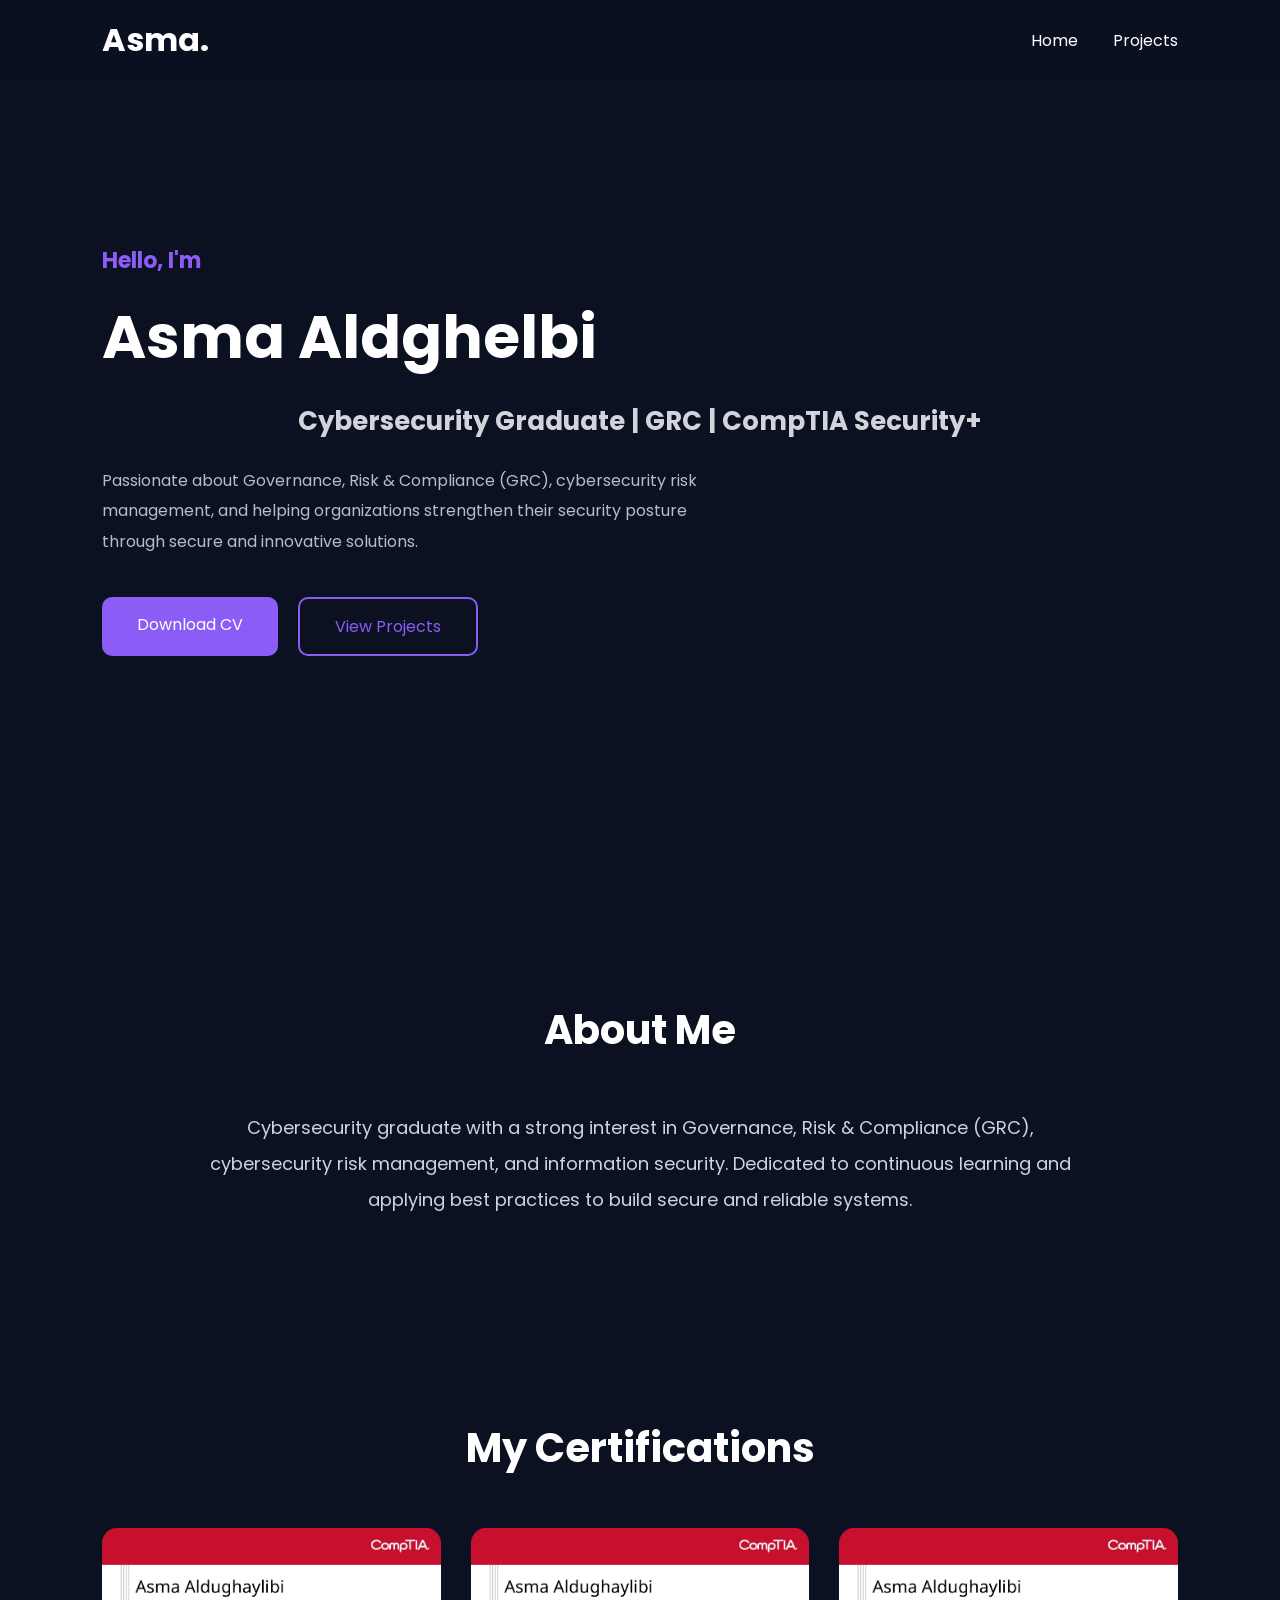
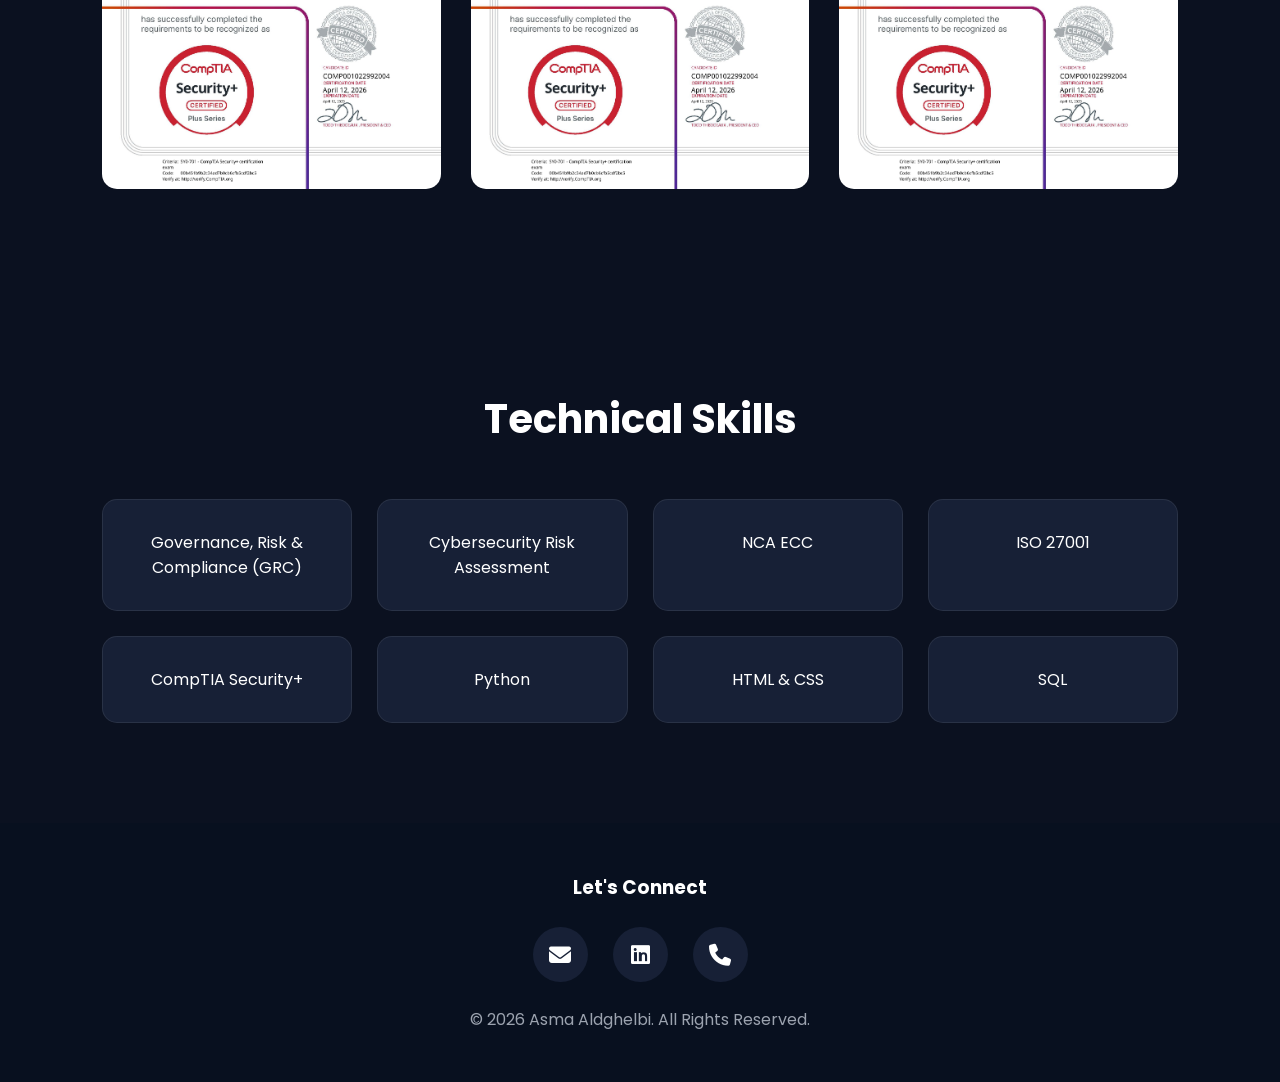
==== index.html @ 15a9ffea "Update" ====
<!DOCTYPE html>
<html lang="en">

<head>
    <meta charset="UTF-8">
    <meta name="viewport" content="width=device-width, initial-scale=1.0">
    <title>Asma Aldghelbi | Portfolio</title>

    <link rel="stylesheet" href="css/style.css">

    <link rel="stylesheet"
        href="https://cdnjs.cloudflare.com/ajax/libs/font-awesome/6.7.2/css/all.min.css">
</head>

<body>

    <!-- ================= Navbar ================= -->

    <header>

        <nav class="navbar">

            <div class="logo">
                Asma.
            </div>

            <ul class="nav-links">

                <li><a href="index.html" class="active">Home</a></li>

                <li><a href="projects.html">Projects</a></li>

            </ul>

        </nav>

    </header>



    <!-- ================= Hero ================= -->

    <section class="hero">

        <div class="hero-content">

            <h3>Hello, I'm</h3>

            <h1>Asma Aldghelbi</h1>

            <h2>Cybersecurity Graduate | GRC | CompTIA Security+</h2>

            <p>

                Passionate about Governance, Risk & Compliance (GRC),
                cybersecurity risk management, and helping organizations
                strengthen their security posture through secure and innovative
                solutions.

            </p>

            <div class="hero-buttons">

                <a href="files/Asma_Aldghelbi_CV.pdf" download class="btn">
                    Download CV
                </a>

                <a href="projects.html" class="btn-outline">
                    View Projects
                </a>

            </div>

    </section>



    <!-- ================= About ================= -->

    <section class="about">

        <h2>About Me</h2>

        <p>

            Cybersecurity graduate with a strong interest in Governance,
            Risk & Compliance (GRC), cybersecurity risk management,
            and information security. Dedicated to continuous learning
            and applying best practices to build secure and reliable systems.

        </p>

    </section>



    <!-- ================= Certificates ================= -->

    <section class="certificates">

        <h2>My Certifications</h2>

        <div class="certificate-grid">

            <img src="images/securityplus.jpg" alt="Security+">

            <img src="images/securityplus.jpg" alt="Certificate">

            <img src="images/securityplus.jpg" alt="Certificate">

        </div>

    </section>



    <!-- ================= Skills ================= -->

    <section class="skills">

        <h2>Technical Skills</h2>

        <div class="skills-grid">

            <div class="skill-card">Governance, Risk & Compliance (GRC)</div>

            <div class="skill-card">Cybersecurity Risk Assessment</div>

            <div class="skill-card">NCA ECC</div>

            <div class="skill-card">ISO 27001</div>

            <div class="skill-card">CompTIA Security+</div>

            <div class="skill-card">Python</div>

            <div class="skill-card">HTML & CSS</div>

            <div class="skill-card">SQL</div>

        </div>

    </section>



    <!-- ================= Footer ================= -->

    <footer>

        <h3>Let's Connect</h3>

        <div class="social-links">

            <a href="mailto:asma.aldghelbi@gmail.com">
                <i class="fa-solid fa-envelope"></i>
            </a>

            <a href="https://www.linkedin.com/" target="_blank">
                <i class="fab fa-linkedin"></i>
            </a>

            <a href="tel:+966530977625">
          <i class="fa-solid fa-phone"></i>
        </div>

        <p>

            © 2026 Asma Aldghelbi. All Rights Reserved.

        </p>

    </footer>

    <script src="js/main.js"></script>

</body>

</html>
---- css/style.css ----
/* ===========================
   Google Font
=========================== */
@import url('https://fonts.googleapis.com/css2?family=Poppins:wght@300;400;500;600;700;800&display=swap');

/* ===========================
   Reset
=========================== */

*{
    margin:0;
    padding:0;
    box-sizing:border-box;
    font-family:'Poppins',sans-serif;
    scroll-behavior:smooth;
}

body{
    background:#0b1120;
    color:#fff;
}

a{
    text-decoration:none;
}

ul{
    list-style:none;
}

/* ===========================
   Navbar
=========================== */

.navbar{

    width:100%;
    height:80px;

    display:flex;
    justify-content:space-between;
    align-items:center;

    padding:0 8%;

    position:fixed;
    top:0;
    left:0;

    background:rgba(11,17,32,.95);
    backdrop-filter:blur(10px);

    z-index:999;
}

.logo{

    font-size:32px;
    font-weight:700;
    color:#fff;

}

.nav-links{

    display:flex;
    gap:35px;

}

.nav-links a{

    color:white;
    transition:.3s;

}

.nav-links a:hover{

    color:#8b5cf6;

}

.active{

    color:#8b5cf6;

}

/* ===========================
   Hero
=========================== */

.hero{

    min-height:100vh;

    display:flex;
    justify-content:space-between;
    align-items:center;

    padding:120px 8%;

    gap:60px;

}

.hero-content{

    flex:1;

}

.hero-content h3{

    color:#8b5cf6;
    margin-bottom:15px;
    font-size:22px;

}

.hero-content h1{

    font-size:60px;
    margin-bottom:20px;

}

.hero-content h2{

    color:#d1d5db;
    margin-bottom:25px;
    font-size:26px;

}

.hero-content p{

    color:#b8bcc8;
    line-height:1.9;
    margin-bottom:40px;
    max-width:650px;

}

.hero-buttons{

    display:flex;
    gap:20px;

}

.hero-image{

    flex:1;
    display:flex;
    justify-content:center;

}

.hero-image img{

    width:350px;
    border-radius:50%;
    border:5px solid #8b5cf6;

    box-shadow:0 0 40px rgba(139,92,246,.5);

}

/* ===========================
   Buttons
=========================== */

.btn{

    background:#8b5cf6;
    color:white;

    padding:15px 35px;

    border-radius:10px;

    transition:.3s;

}

.btn:hover{

    transform:translateY(-5px);

}

.btn-outline{

    border:2px solid #8b5cf6;

    color:#8b5cf6;

    padding:15px 35px;

    border-radius:10px;

    transition:.3s;

}

.btn-outline:hover{

    background:#8b5cf6;
    color:white;

}

/* ===========================
   Sections
=========================== */

section{

    padding:100px 8%;

}

section h2{

    text-align:center;

    font-size:40px;

    margin-bottom:50px;

}

/* ===========================
   About
=========================== */

.about p{

    max-width:900px;

    margin:auto;

    text-align:center;

    line-height:2;

    color:#cbd5e1;

    font-size:18px;

}

/* ===========================
   Certificates
=========================== */

.certificate-grid{

    display:grid;

    grid-template-columns:repeat(auto-fit,minmax(300px,1fr));

    gap:30px;

}

.certificate-grid img{

    width:100%;

    border-radius:15px;

    transition:.4s;

    cursor:pointer;

}

.certificate-grid img:hover{

    transform:scale(1.05);

}

/* ===========================
   Skills
=========================== */

.skills-grid{

    display:grid;

    grid-template-columns:repeat(auto-fit,minmax(220px,1fr));

    gap:25px;

}

.skill-card{

    background:#172036;

    padding:30px;

    text-align:center;

    border-radius:15px;

    border:1px solid rgba(255,255,255,.08);

    transition:.3s;

}

.skill-card:hover{

    transform:translateY(-10px);

    background:#8b5cf6;

}

/* ===========================
   Footer
=========================== */

footer{

    background:#08101f;

    text-align:center;

    padding:50px 20px;

}

footer h3{

    margin-bottom:25px;

}

.social-links{

    display:flex;

    justify-content:center;

    gap:25px;

    margin-bottom:25px;

}

.social-links a{

    width:55px;

    height:55px;

    border-radius:50%;

    background:#172036;

    display:flex;

    justify-content:center;

    align-items:center;

    color:white;

    font-size:22px;

    transition:.3s;

}

.social-links a:hover{

    background:#8b5cf6;

    transform:translateY(-5px);

}

footer p{

    color:#9ca3af;

}

/* ===========================
   Responsive
=========================== */

@media(max-width:900px){

.hero{

    flex-direction:column-reverse;

    text-align:center;

}

.hero-buttons{

    justify-content:center;

}

.hero-content h1{

    font-size:45px;

}

.hero-image img{

    width:250px;

}

.navbar{

    flex-direction:column;

    height:auto;

    padding:20px;

}

.nav-links{

    margin-top:20px;

}

}
/*==========================
Projects
==========================*/

.projects{

    padding:150px 8% 100px;

}

.projects h2{

    text-align:center;

    font-size:45px;

    margin-bottom:60px;

}

.projects-grid{

    display:grid;

    grid-template-columns:repeat(auto-fit,minmax(380px,1fr));

    gap:40px;

}

.project-card{

    background:#172036;

    border-radius:20px;

    overflow:hidden;

    transition:.4s;

    border:1px solid rgba(255,255,255,.08);

}

.project-card:hover{

    transform:translateY(-10px);

    box-shadow:0 20px 40px rgba(0,0,0,.35);

}

.project-card img{

    width:100%;

    height:240px;

    object-fit:cover;

}

.project-info{

    padding:30px;

}

.project-info h3{

    margin-bottom:20px;

    font-size:28px;

}

.project-info p{

    color:#cbd5e1;

    line-height:1.8;

    margin-bottom:25px;

}

.tech{

    display:flex;

    flex-wrap:wrap;

    gap:10px;

    margin-bottom:30px;

}

.tech span{

    background:#8b5cf6;

    padding:8px 16px;

    border-radius:50px;

    font-size:14px;

}

.project-buttons{

    display:flex;

    gap:15px;

}
/*==============================
Animations
==============================*/

.hidden{

    opacity:0;

    transform:translateY(60px);

    transition:all .8s ease;

}

.show{

    opacity:1;

    transform:translateY(0);

}
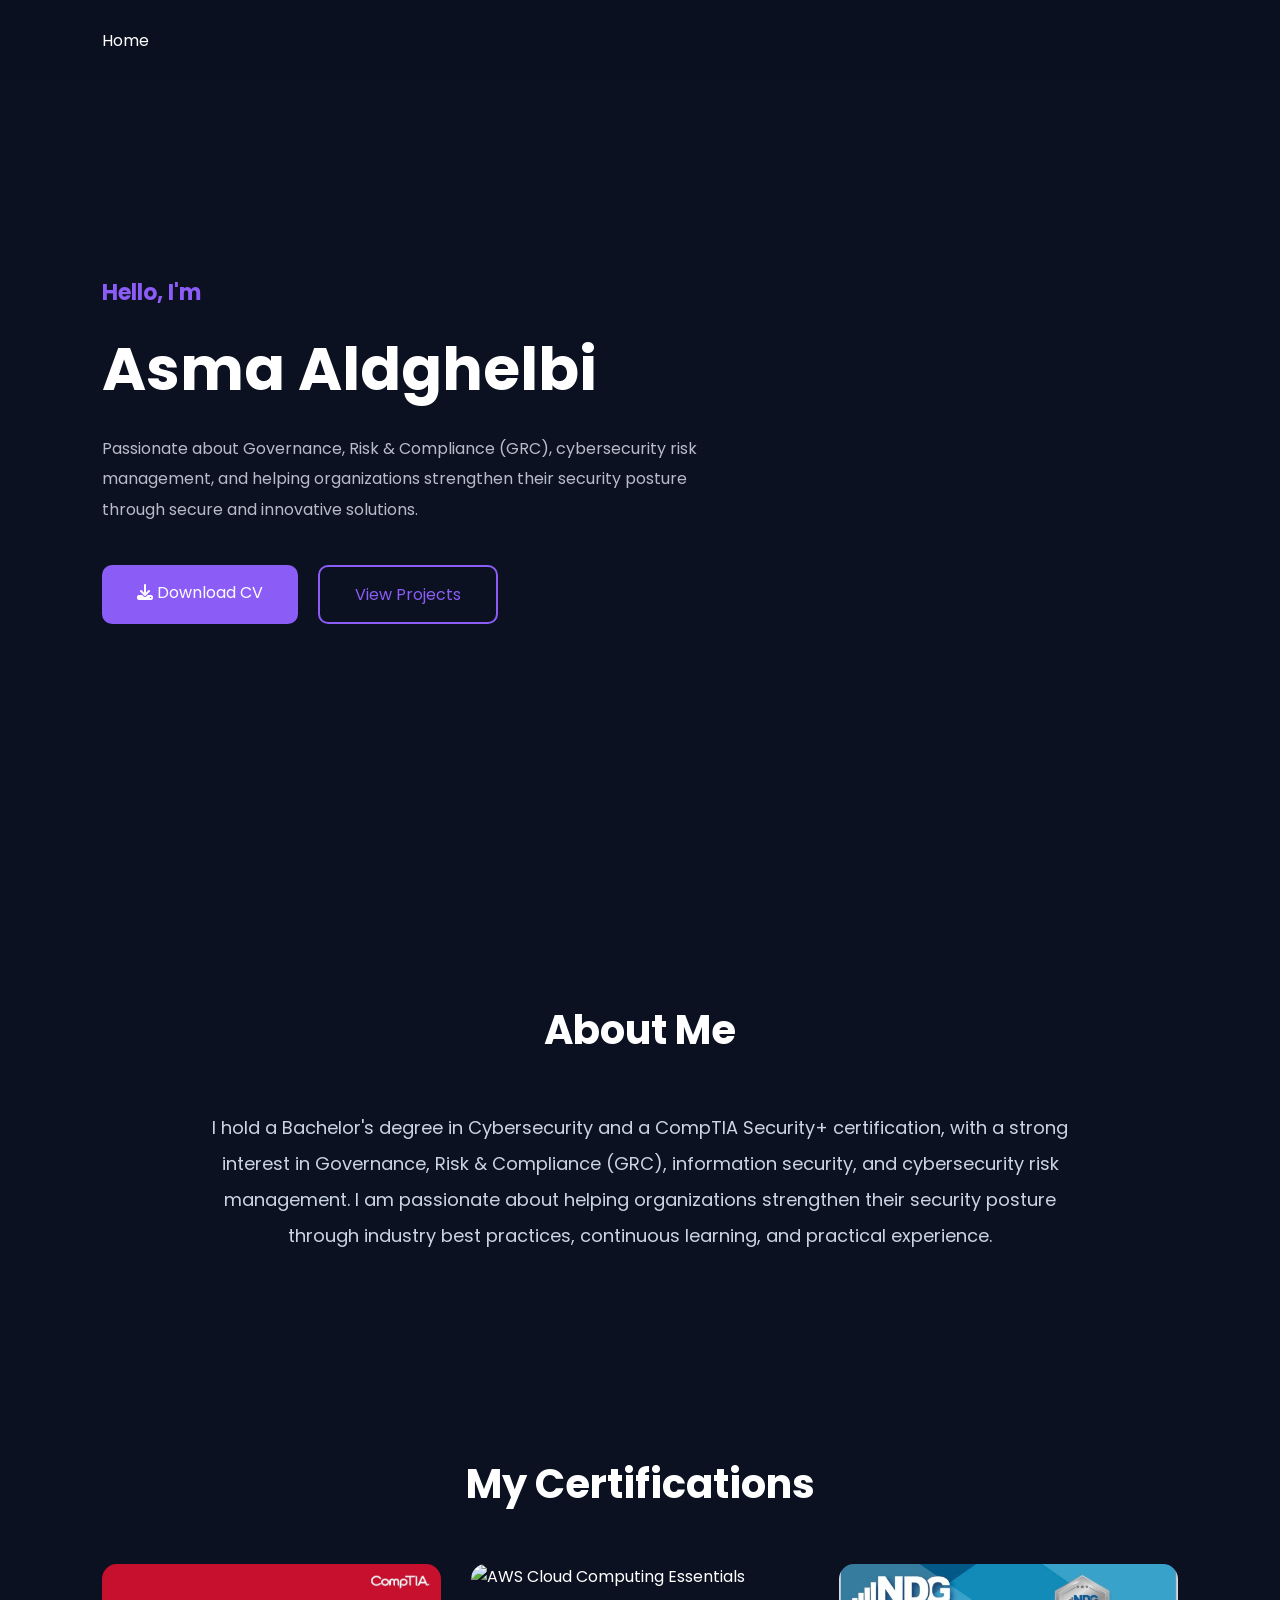
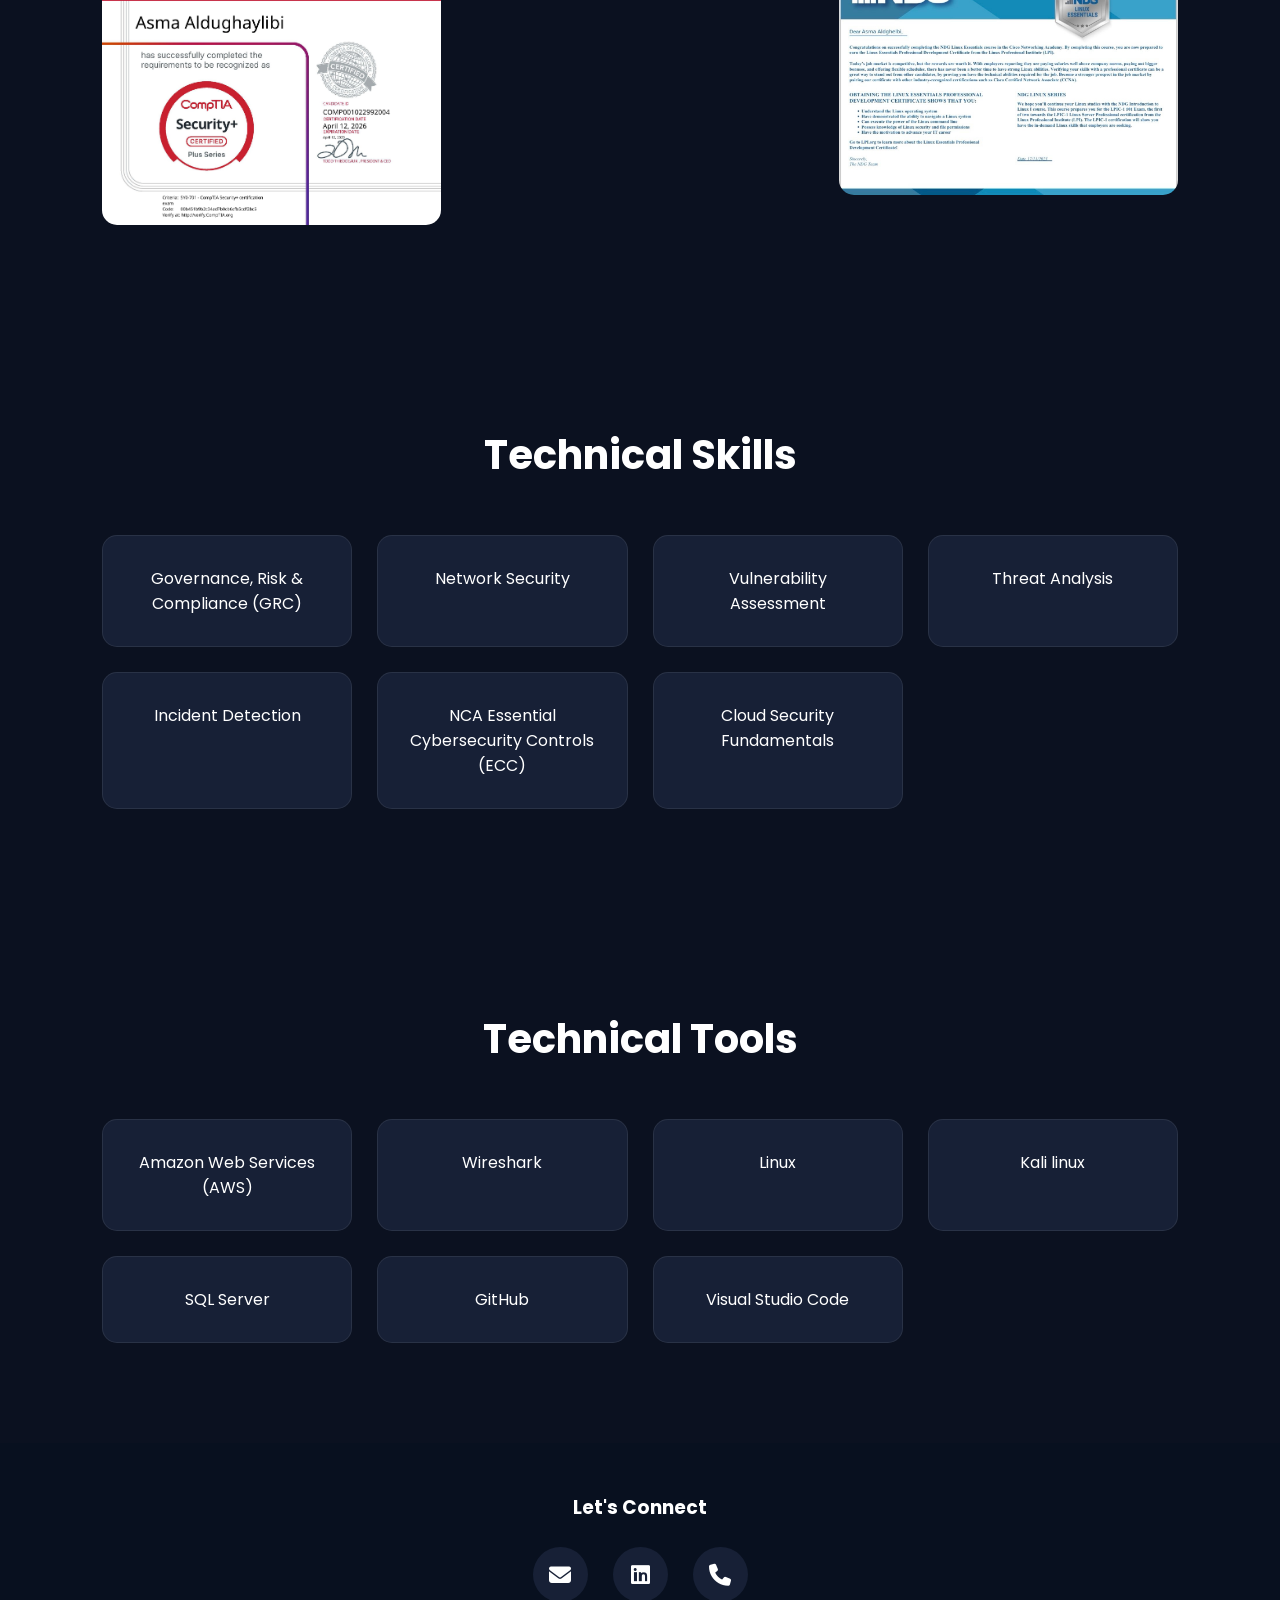
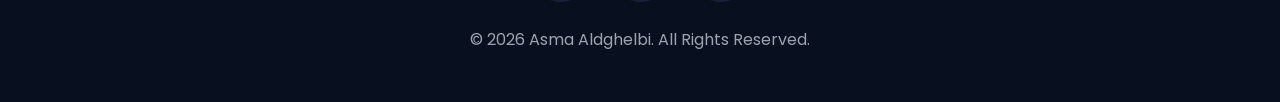
==== commit 5095513e: "Add CV" ====
--- a/index.html
+++ b/index.html
@@ -20,23 +20,14 @@
 
         <nav class="navbar">
 
-            <div class="logo">
-                Asma.
-            </div>
-
             <ul class="nav-links">
 
                 <li><a href="index.html" class="active">Home</a></li>
-
-                <li><a href="projects.html">Projects</a></li>
-
             </ul>
 
         </nav>
 
     </header>
-
-
 
     <!-- ================= Hero ================= -->
 
@@ -48,22 +39,19 @@
 
             <h1>Asma Aldghelbi</h1>
 
-            <h2>Cybersecurity Graduate | GRC | CompTIA Security+</h2>
-
             <p>
-
                 Passionate about Governance, Risk & Compliance (GRC),
                 cybersecurity risk management, and helping organizations
-                strengthen their security posture through secure and innovative
-                solutions.
-
+                strengthen their security posture through secure and
+                innovative solutions.
             </p>
 
             <div class="hero-buttons">
 
-                <a href="files/Asma_Aldghelbi_CV.pdf" download class="btn">
-                    Download CV
-                </a>
+                <a href="files/AsmaAldghelbi.pdf" 
+                download="files/AsmaAldghelbi.pdf" class="btn">
+    <i class="fa-solid fa-download"></i> Download CV
+</a>
 
                 <a href="projects.html" class="btn-outline">
                     View Projects
@@ -71,9 +59,9 @@
 
             </div>
 
+        </div>
+
     </section>
-
-
 
     <!-- ================= About ================= -->
 
@@ -82,19 +70,17 @@
         <h2>About Me</h2>
 
         <p>
-
-            Cybersecurity graduate with a strong interest in Governance,
-            Risk & Compliance (GRC), cybersecurity risk management,
-            and information security. Dedicated to continuous learning
-            and applying best practices to build secure and reliable systems.
-
+            I hold a Bachelor's degree in Cybersecurity and a CompTIA Security+
+            certification, with a strong interest in Governance, Risk &
+            Compliance (GRC), information security, and cybersecurity risk
+            management. I am passionate about helping organizations strengthen
+            their security posture through industry best practices, continuous
+            learning, and practical experience.
         </p>
 
     </section>
 
-
-
-    <!-- ================= Certificates ================= -->
+    <!-- ================= Certifications ================= -->
 
     <section class="certificates">
 
@@ -102,17 +88,15 @@
 
         <div class="certificate-grid">
 
-            <img src="images/securityplus.jpg" alt="Security+">
+            <img src="images/securityplus.jpg" alt="CompTIA Security+">
 
-            <img src="images/securityplus.jpg" alt="Certificate">
+            <img src="images/aws.jpg" alt="AWS Cloud Computing Essentials">
 
-            <img src="images/securityplus.jpg" alt="Certificate">
+            <img src="images/Linux.PNG" alt="Linux Essentials">
 
         </div>
 
     </section>
-
-
 
     <!-- ================= Skills ================= -->
 
@@ -124,26 +108,49 @@
 
             <div class="skill-card">Governance, Risk & Compliance (GRC)</div>
 
-            <div class="skill-card">Cybersecurity Risk Assessment</div>
+            <div class="skill-card">Network Security</div>
 
-            <div class="skill-card">NCA ECC</div>
+            <div class="skill-card">Vulnerability Assessment</div>
 
-            <div class="skill-card">ISO 27001</div>
+            <div class="skill-card">Threat Analysis</div>
 
-            <div class="skill-card">CompTIA Security+</div>
+            <div class="skill-card">Incident Detection</div>
 
-            <div class="skill-card">Python</div>
+            <div class="skill-card">NCA Essential Cybersecurity Controls (ECC)</div>
 
-            <div class="skill-card">HTML & CSS</div>
-
-            <div class="skill-card">SQL</div>
+            <div class="skill-card">Cloud Security Fundamentals</div>
 
         </div>
 
     </section>
+<!-- ================= Technical Tools ================= -->
+
+<section class="skills">
+
+    <h2>Technical Tools</h2>
+
+    <div class="skills-grid">
+
+        <div class="skill-card">Amazon Web Services (AWS)</div>
+
+        <div class="skill-card">Wireshark</div>
+
+        <div class="skill-card">Linux</div>
+
+                <div class="skill-card">Kali linux</div>
+
+
+        <div class="skill-card">SQL Server</div>
+
+        <div class="skill-card">GitHub</div>
+
+        <div class="skill-card">Visual Studio Code</div>
 
 
 
+    </div>
+
+</section>
     <!-- ================= Footer ================= -->
 
     <footer>
@@ -156,18 +163,18 @@
                 <i class="fa-solid fa-envelope"></i>
             </a>
 
-            <a href="https://www.linkedin.com/" target="_blank">
+            <a href="https://www.linkedin.com/in/YOUR-LINKEDIN-USERNAME" target="_blank">
                 <i class="fab fa-linkedin"></i>
             </a>
 
             <a href="tel:+966530977625">
-          <i class="fa-solid fa-phone"></i>
+                <i class="fa-solid fa-phone"></i>
+            </a>
+
         </div>
 
         <p>
-
             © 2026 Asma Aldghelbi. All Rights Reserved.
-
         </p>
 
     </footer>
--- a/css/style.css
+++ b/css/style.css
@@ -578,4 +578,34 @@
 
     transform:translateY(0);
 
+}
+/* ================= Technical Tools ================= */
+
+.tools {
+    padding: 80px 10%;
+    text-align: center;
+}
+
+.tools h2 {
+    margin-bottom: 40px;
+}
+
+.tools-grid {
+    display: grid;
+    grid-template-columns: repeat(auto-fit, minmax(220px, 1fr));
+    gap: 20px;
+}
+
+.tool-card {
+    background: #1b1b1b;
+    color: #fff;
+    padding: 20px;
+    border-radius: 12px;
+    border: 1px solid #00e5ff;
+    transition: 0.3s;
+}
+
+.tool-card:hover {
+    transform: translateY(-5px);
+    box-shadow: 0 0 15px #00e5ff;
 }
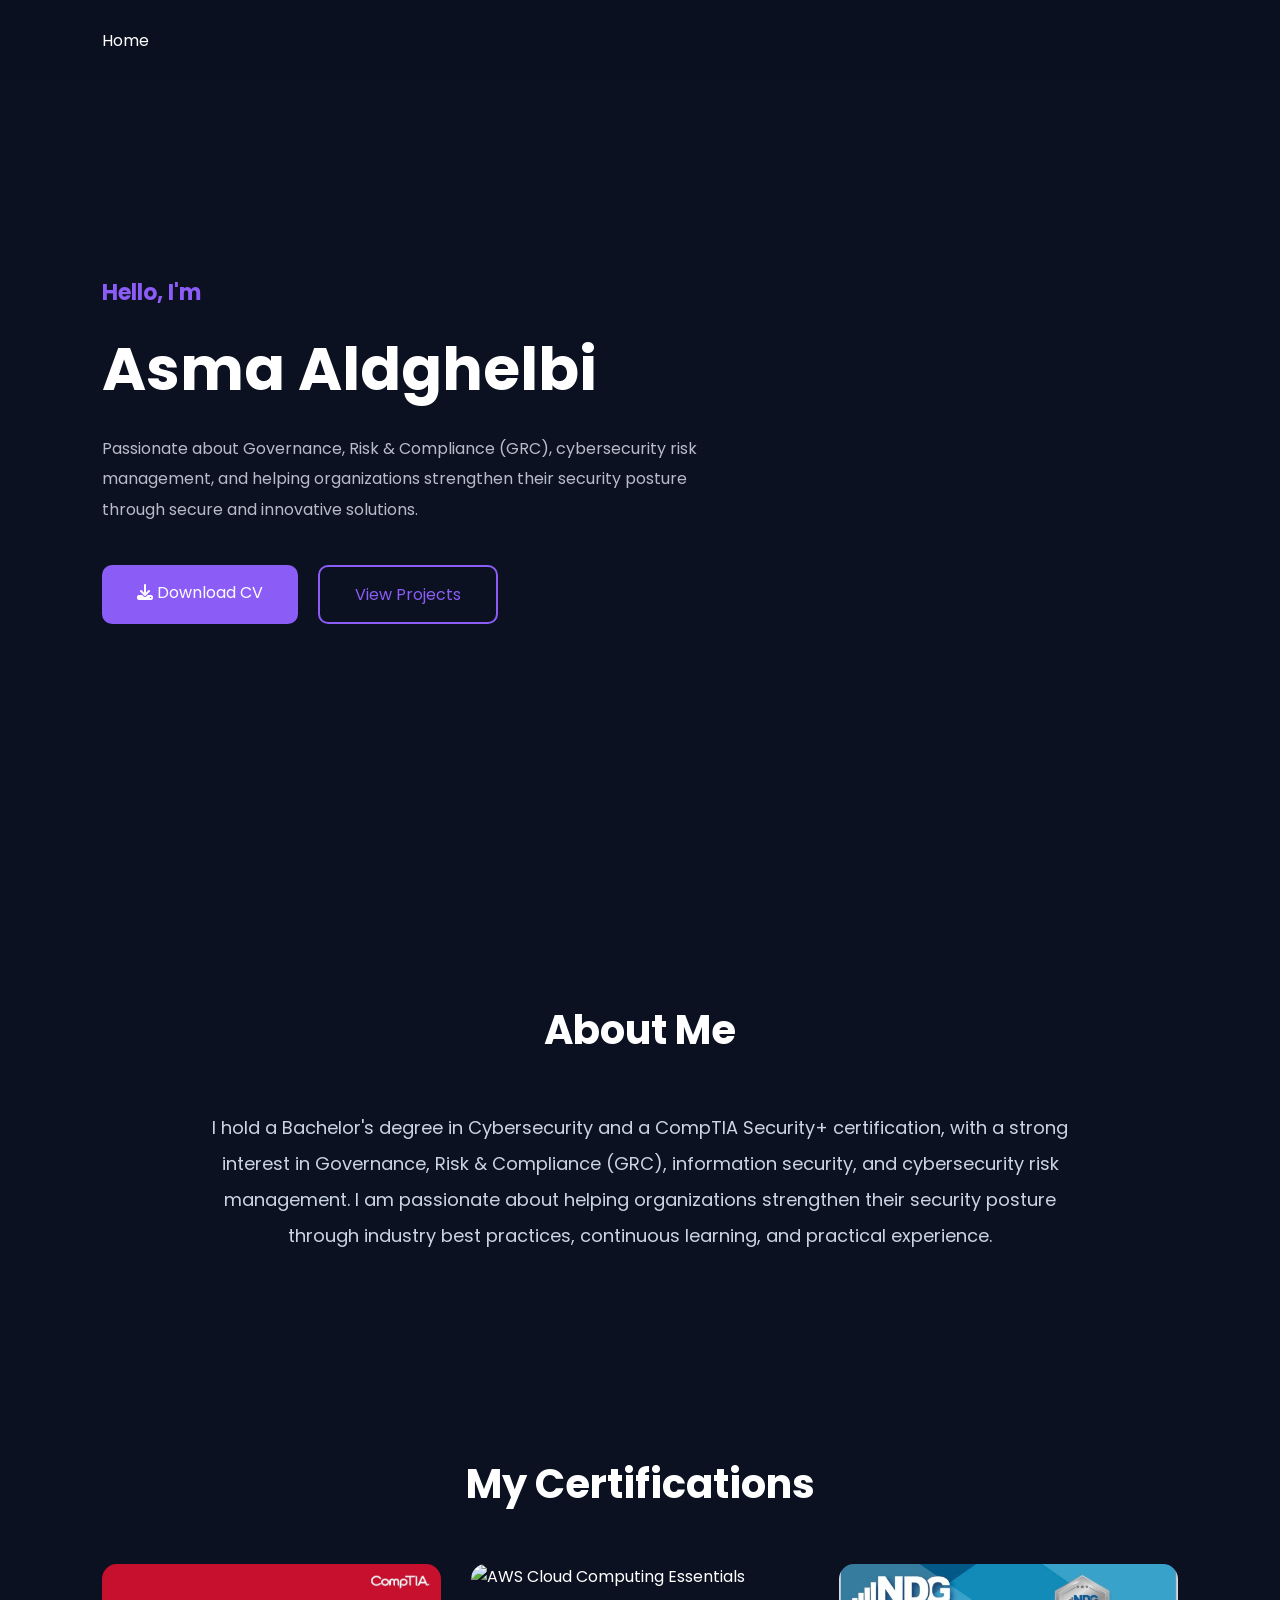
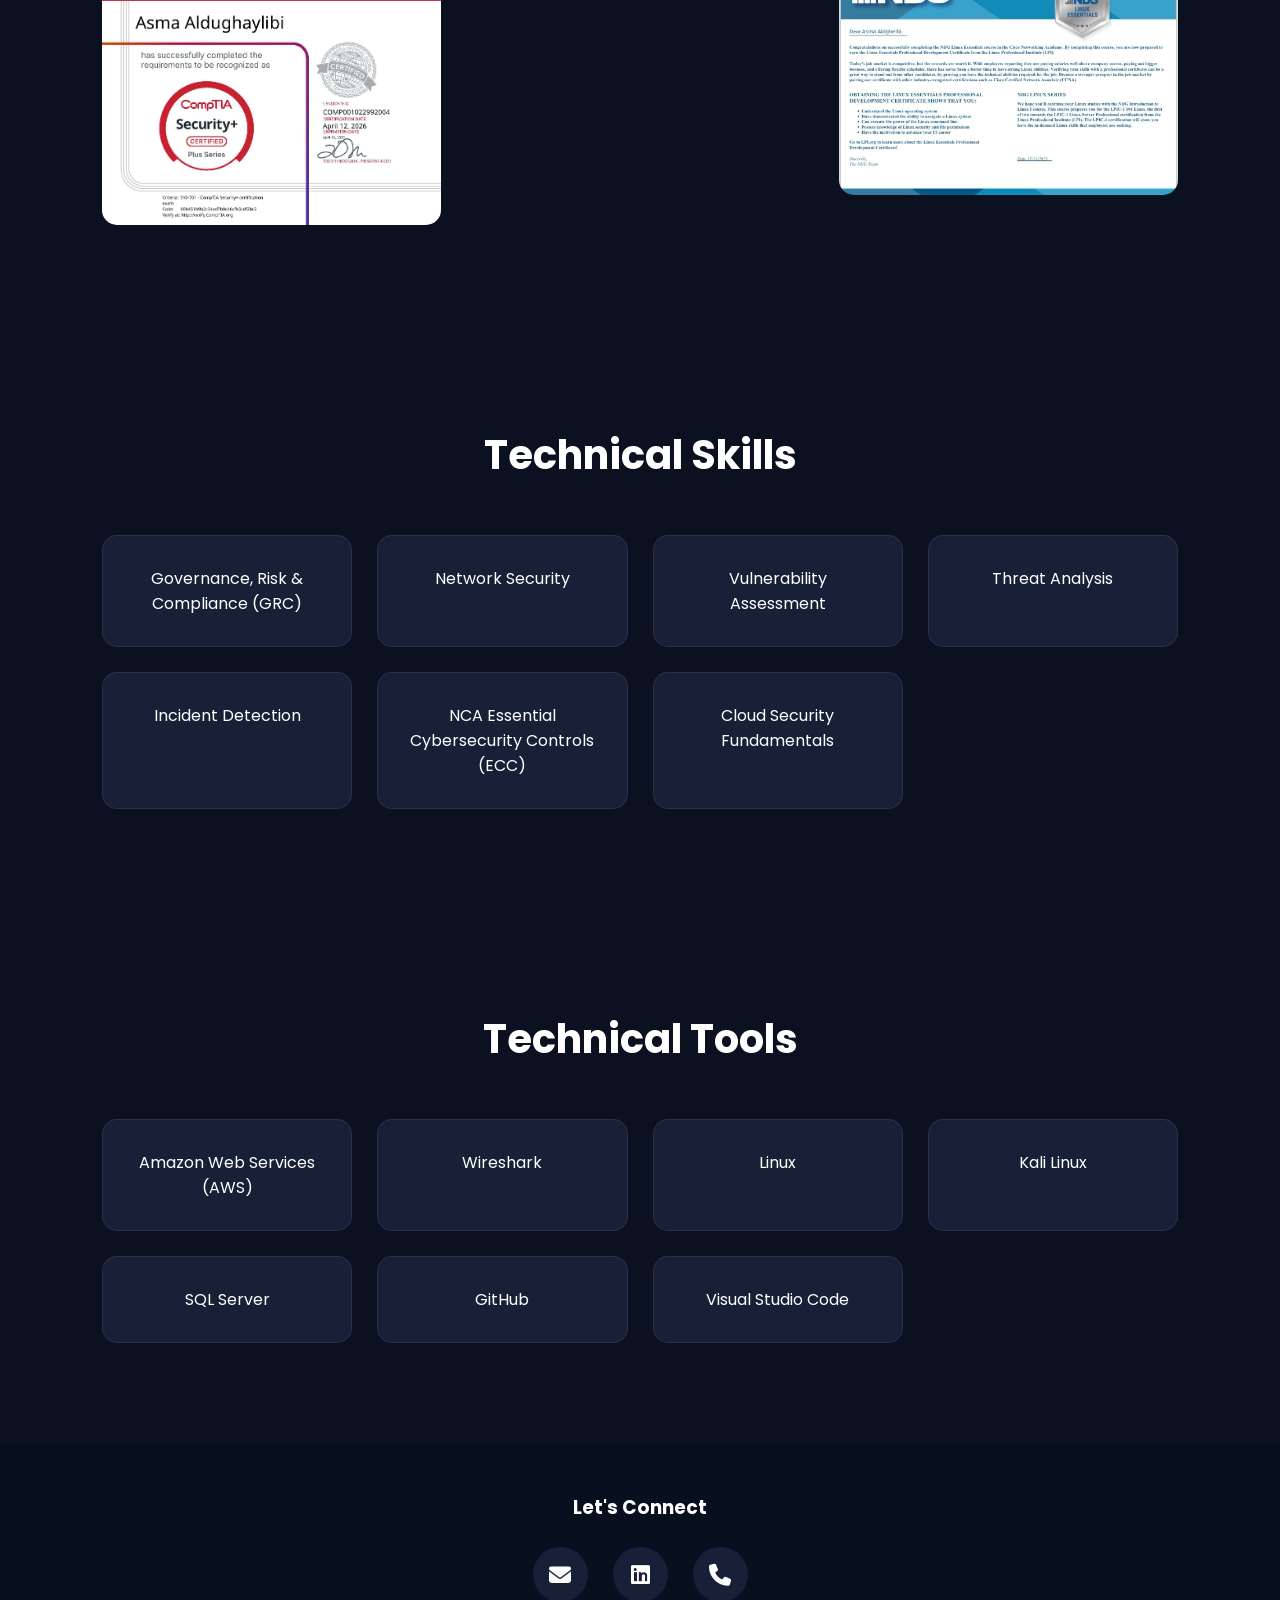
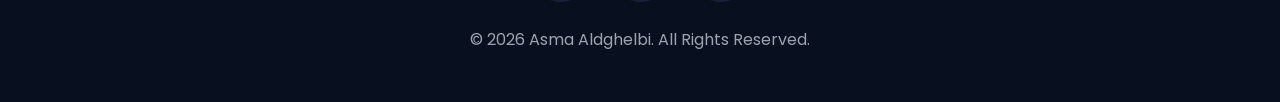
==== commit 6324115e: "Update portfolio" ====
--- a/index.html
+++ b/index.html
@@ -14,22 +14,17 @@
 
 <body>
 
-    <!-- ================= Navbar ================= -->
-
     <header>
 
         <nav class="navbar">
 
             <ul class="nav-links">
-
                 <li><a href="index.html" class="active">Home</a></li>
             </ul>
 
         </nav>
 
     </header>
-
-    <!-- ================= Hero ================= -->
 
     <section class="hero">
 
@@ -48,10 +43,9 @@
 
             <div class="hero-buttons">
 
-                <a href="files/AsmaAldghelbi.pdf" 
-                download="files/AsmaAldghelbi.pdf" class="btn">
-    <i class="fa-solid fa-download"></i> Download CV
-</a>
+                <a href="files/AsmaAldghelbi.pdf" download="files/AsmaAldghelbi.pdf" class="btn">
+                    <i class="fa-solid fa-download"></i> Download CV
+                </a>
 
                 <a href="projects.html" class="btn-outline">
                     View Projects
@@ -62,8 +56,6 @@
         </div>
 
     </section>
-
-    <!-- ================= About ================= -->
 
     <section class="about">
 
@@ -80,8 +72,6 @@
 
     </section>
 
-    <!-- ================= Certifications ================= -->
-
     <section class="certificates">
 
         <h2>My Certifications</h2>
@@ -97,8 +87,6 @@
         </div>
 
     </section>
-
-    <!-- ================= Skills ================= -->
 
     <section class="skills">
 
@@ -123,35 +111,30 @@
         </div>
 
     </section>
-<!-- ================= Technical Tools ================= -->
 
-<section class="skills">
+    <section class="skills">
 
-    <h2>Technical Tools</h2>
+        <h2>Technical Tools</h2>
 
-    <div class="skills-grid">
+        <div class="skills-grid">
 
-        <div class="skill-card">Amazon Web Services (AWS)</div>
+            <div class="skill-card">Amazon Web Services (AWS)</div>
 
-        <div class="skill-card">Wireshark</div>
+            <div class="skill-card">Wireshark</div>
 
-        <div class="skill-card">Linux</div>
+            <div class="skill-card">Linux</div>
 
-                <div class="skill-card">Kali linux</div>
+            <div class="skill-card">Kali Linux</div>
 
+            <div class="skill-card">SQL Server</div>
 
-        <div class="skill-card">SQL Server</div>
+            <div class="skill-card">GitHub</div>
 
-        <div class="skill-card">GitHub</div>
+            <div class="skill-card">Visual Studio Code</div>
 
-        <div class="skill-card">Visual Studio Code</div>
+        </div>
 
-
-
-    </div>
-
-</section>
-    <!-- ================= Footer ================= -->
+    </section>
 
     <footer>
 
@@ -163,7 +146,7 @@
                 <i class="fa-solid fa-envelope"></i>
             </a>
 
-            <a href="https://www.linkedin.com/in/YOUR-LINKEDIN-USERNAME" target="_blank">
+            <a href="https://www.linkedin.com/in/asma-aldghelbi-b849ba235?utm_source=share_via&utm_content=profile&utm_medium=member_ios" target="_blank">
                 <i class="fab fa-linkedin"></i>
             </a>
 
--- a/css/style.css
+++ b/css/style.css
@@ -1,611 +1,320 @@
-/* ===========================
-   Google Font
-=========================== */
 @import url('https://fonts.googleapis.com/css2?family=Poppins:wght@300;400;500;600;700;800&display=swap');
 
-/* ===========================
-   Reset
-=========================== */
-
-*{
-    margin:0;
-    padding:0;
-    box-sizing:border-box;
-    font-family:'Poppins',sans-serif;
-    scroll-behavior:smooth;
-}
-
-body{
-    background:#0b1120;
-    color:#fff;
-}
-
-a{
-    text-decoration:none;
-}
-
-ul{
-    list-style:none;
-}
-
-/* ===========================
-   Navbar
-=========================== */
-
-.navbar{
-
-    width:100%;
-    height:80px;
-
-    display:flex;
-    justify-content:space-between;
-    align-items:center;
-
-    padding:0 8%;
-
-    position:fixed;
-    top:0;
-    left:0;
-
-    background:rgba(11,17,32,.95);
-    backdrop-filter:blur(10px);
-
-    z-index:999;
-}
-
-.logo{
-
-    font-size:32px;
-    font-weight:700;
-    color:#fff;
-
-}
-
-.nav-links{
-
-    display:flex;
-    gap:35px;
-
-}
-
-.nav-links a{
-
-    color:white;
-    transition:.3s;
-
-}
-
-.nav-links a:hover{
-
-    color:#8b5cf6;
-
-}
-
-.active{
-
-    color:#8b5cf6;
-
-}
-
-/* ===========================
-   Hero
-=========================== */
-
-.hero{
-
-    min-height:100vh;
-
-    display:flex;
-    justify-content:space-between;
-    align-items:center;
-
-    padding:120px 8%;
-
-    gap:60px;
-
-}
-
-.hero-content{
-
-    flex:1;
-
-}
-
-.hero-content h3{
-
-    color:#8b5cf6;
-    margin-bottom:15px;
-    font-size:22px;
-
-}
-
-.hero-content h1{
-
-    font-size:60px;
-    margin-bottom:20px;
-
-}
-
-.hero-content h2{
-
-    color:#d1d5db;
-    margin-bottom:25px;
-    font-size:26px;
-
-}
-
-.hero-content p{
-
-    color:#b8bcc8;
-    line-height:1.9;
-    margin-bottom:40px;
-    max-width:650px;
-
-}
-
-.hero-buttons{
-
-    display:flex;
-    gap:20px;
-
-}
-
-.hero-image{
-
-    flex:1;
-    display:flex;
-    justify-content:center;
-
-}
-
-.hero-image img{
-
-    width:350px;
-    border-radius:50%;
-    border:5px solid #8b5cf6;
-
-    box-shadow:0 0 40px rgba(139,92,246,.5);
-
-}
-
-/* ===========================
-   Buttons
-=========================== */
-
-.btn{
-
-    background:#8b5cf6;
-    color:white;
-
-    padding:15px 35px;
-
-    border-radius:10px;
-
-    transition:.3s;
-
-}
-
-.btn:hover{
-
-    transform:translateY(-5px);
-
-}
-
-.btn-outline{
-
-    border:2px solid #8b5cf6;
-
-    color:#8b5cf6;
-
-    padding:15px 35px;
-
-    border-radius:10px;
-
-    transition:.3s;
-
-}
-
-.btn-outline:hover{
-
-    background:#8b5cf6;
-    color:white;
-
-}
-
-/* ===========================
-   Sections
-=========================== */
-
-section{
-
-    padding:100px 8%;
-
-}
-
-section h2{
-
-    text-align:center;
-
-    font-size:40px;
-
-    margin-bottom:50px;
-
-}
-
-/* ===========================
-   About
-=========================== */
-
-.about p{
-
-    max-width:900px;
-
-    margin:auto;
-
-    text-align:center;
-
-    line-height:2;
-
-    color:#cbd5e1;
-
-    font-size:18px;
-
-}
-
-/* ===========================
-   Certificates
-=========================== */
-
-.certificate-grid{
-
-    display:grid;
-
-    grid-template-columns:repeat(auto-fit,minmax(300px,1fr));
-
-    gap:30px;
-
-}
-
-.certificate-grid img{
-
-    width:100%;
-
-    border-radius:15px;
-
-    transition:.4s;
-
-    cursor:pointer;
-
-}
-
-.certificate-grid img:hover{
-
-    transform:scale(1.05);
-
-}
-
-/* ===========================
-   Skills
-=========================== */
-
-.skills-grid{
-
-    display:grid;
-
-    grid-template-columns:repeat(auto-fit,minmax(220px,1fr));
-
-    gap:25px;
-
-}
-
-.skill-card{
-
-    background:#172036;
-
-    padding:30px;
-
-    text-align:center;
-
-    border-radius:15px;
-
-    border:1px solid rgba(255,255,255,.08);
-
-    transition:.3s;
-
-}
-
-.skill-card:hover{
-
-    transform:translateY(-10px);
-
-    background:#8b5cf6;
-
-}
-
-/* ===========================
-   Footer
-=========================== */
-
-footer{
-
-    background:#08101f;
-
-    text-align:center;
-
-    padding:50px 20px;
-
-}
-
-footer h3{
-
-    margin-bottom:25px;
-
-}
-
-.social-links{
-
-    display:flex;
-
-    justify-content:center;
-
-    gap:25px;
-
-    margin-bottom:25px;
-
-}
-
-.social-links a{
-
-    width:55px;
-
-    height:55px;
-
-    border-radius:50%;
-
-    background:#172036;
-
-    display:flex;
-
-    justify-content:center;
-
-    align-items:center;
-
-    color:white;
-
-    font-size:22px;
-
-    transition:.3s;
-
-}
-
-.social-links a:hover{
-
-    background:#8b5cf6;
-
-    transform:translateY(-5px);
-
-}
-
-footer p{
-
-    color:#9ca3af;
-
-}
-
-/* ===========================
-   Responsive
-=========================== */
-
-@media(max-width:900px){
-
-.hero{
-
-    flex-direction:column-reverse;
-
-    text-align:center;
-
-}
-
-.hero-buttons{
-
-    justify-content:center;
-
-}
-
-.hero-content h1{
-
-    font-size:45px;
-
-}
-
-.hero-image img{
-
-    width:250px;
-
-}
-
-.navbar{
-
-    flex-direction:column;
-
-    height:auto;
-
-    padding:20px;
-
-}
-
-.nav-links{
-
-    margin-top:20px;
-
-}
-
-}
-/*==========================
-Projects
-==========================*/
-
-.projects{
-
-    padding:150px 8% 100px;
-
-}
-
-.projects h2{
-
-    text-align:center;
-
-    font-size:45px;
-
-    margin-bottom:60px;
-
-}
-
-.projects-grid{
-
-    display:grid;
-
-    grid-template-columns:repeat(auto-fit,minmax(380px,1fr));
-
-    gap:40px;
-
-}
-
-.project-card{
-
-    background:#172036;
-
-    border-radius:20px;
-
-    overflow:hidden;
-
-    transition:.4s;
-
-    border:1px solid rgba(255,255,255,.08);
-
-}
-
-.project-card:hover{
-
-    transform:translateY(-10px);
-
-    box-shadow:0 20px 40px rgba(0,0,0,.35);
-
-}
-
-.project-card img{
-
-    width:100%;
-
-    height:240px;
-
-    object-fit:cover;
-
-}
-
-.project-info{
-
-    padding:30px;
-
-}
-
-.project-info h3{
-
-    margin-bottom:20px;
-
-    font-size:28px;
-
-}
-
-.project-info p{
-
-    color:#cbd5e1;
-
-    line-height:1.8;
-
-    margin-bottom:25px;
-
-}
-
-.tech{
-
-    display:flex;
-
-    flex-wrap:wrap;
-
-    gap:10px;
-
-    margin-bottom:30px;
-
-}
-
-.tech span{
-
-    background:#8b5cf6;
-
-    padding:8px 16px;
-
-    border-radius:50px;
-
-    font-size:14px;
-
-}
-
-.project-buttons{
-
-    display:flex;
-
-    gap:15px;
-
-}
-/*==============================
-Animations
-==============================*/
-
-.hidden{
-
-    opacity:0;
-
-    transform:translateY(60px);
-
-    transition:all .8s ease;
-
-}
-
-.show{
-
-    opacity:1;
-
-    transform:translateY(0);
-
-}
-/* ================= Technical Tools ================= */
-
-.tools {
-    padding: 80px 10%;
-    text-align: center;
-}
-
-.tools h2 {
+* {
+    margin: 0;
+    padding: 0;
+    box-sizing: border-box;
+    font-family: 'Poppins', sans-serif;
+    scroll-behavior: smooth;
+}
+
+body {
+    background: #0b1120;
+    color: #fff;
+}
+
+a {
+    text-decoration: none;
+}
+
+ul {
+    list-style: none;
+}
+
+.navbar {
+    width: 100%;
+    height: 80px;
+    display: flex;
+    justify-content: space-between;
+    align-items: center;
+    padding: 0 8%;
+    position: fixed;
+    top: 0;
+    left: 0;
+    background: rgba(11, 17, 32, .95);
+    backdrop-filter: blur(10px);
+    z-index: 999;
+}
+
+.nav-links {
+    display: flex;
+    gap: 35px;
+}
+
+.nav-links a {
+    color: white;
+    transition: .3s;
+}
+
+.nav-links a:hover {
+    color: #8b5cf6;
+}
+
+.active {
+    color: #8b5cf6;
+}
+
+.hero {
+    min-height: 100vh;
+    display: flex;
+    justify-content: space-between;
+    align-items: center;
+    padding: 120px 8%;
+    gap: 60px;
+}
+
+.hero-content {
+    flex: 1;
+}
+
+.hero-content h3 {
+    color: #8b5cf6;
+    margin-bottom: 15px;
+    font-size: 22px;
+}
+
+.hero-content h1 {
+    font-size: 60px;
+    margin-bottom: 20px;
+}
+
+.hero-content h2 {
+    color: #d1d5db;
+    margin-bottom: 25px;
+    font-size: 26px;
+}
+
+.hero-content p {
+    color: #b8bcc8;
+    line-height: 1.9;
     margin-bottom: 40px;
-}
-
-.tools-grid {
+    max-width: 650px;
+}
+
+.hero-buttons {
+    display: flex;
+    gap: 20px;
+}
+.btn {
+    background: #8b5cf6;
+    color: white;
+    padding: 15px 35px;
+    border-radius: 10px;
+    transition: .3s;
+}
+
+.btn:hover {
+    transform: translateY(-5px);
+}
+
+.btn-outline {
+    border: 2px solid #8b5cf6;
+    color: #8b5cf6;
+    padding: 15px 35px;
+    border-radius: 10px;
+    transition: .3s;
+}
+
+.btn-outline:hover {
+    background: #8b5cf6;
+    color: white;
+}
+
+section {
+    padding: 100px 8%;
+}
+
+section h2 {
+    text-align: center;
+    font-size: 40px;
+    margin-bottom: 50px;
+}
+
+.about p {
+    max-width: 900px;
+    margin: auto;
+    text-align: center;
+    line-height: 2;
+    color: #cbd5e1;
+    font-size: 18px;
+}
+
+.certificate-grid {
+    display: grid;
+    grid-template-columns: repeat(auto-fit, minmax(300px, 1fr));
+    gap: 30px;
+}
+
+.certificate-grid img {
+    width: 100%;
+    border-radius: 15px;
+    transition: .4s;
+    cursor: pointer;
+}
+
+.certificate-grid img:hover {
+    transform: scale(1.05);
+}
+
+.skills-grid {
     display: grid;
     grid-template-columns: repeat(auto-fit, minmax(220px, 1fr));
-    gap: 20px;
-}
-
-.tool-card {
-    background: #1b1b1b;
-    color: #fff;
-    padding: 20px;
-    border-radius: 12px;
-    border: 1px solid #00e5ff;
-    transition: 0.3s;
-}
-
-.tool-card:hover {
+    gap: 25px;
+}
+
+.skill-card {
+    background: #172036;
+    padding: 30px;
+    text-align: center;
+    border-radius: 15px;
+    border: 1px solid rgba(255, 255, 255, .08);
+    transition: .3s;
+}
+
+.skill-card:hover {
+    transform: translateY(-10px);
+    background: #8b5cf6;
+}
+footer {
+    background: #08101f;
+    text-align: center;
+    padding: 50px 20px;
+}
+
+footer h3 {
+    margin-bottom: 25px;
+}
+
+.social-links {
+    display: flex;
+    justify-content: center;
+    gap: 25px;
+    margin-bottom: 25px;
+}
+
+.social-links a {
+    width: 55px;
+    height: 55px;
+    border-radius: 50%;
+    background: #172036;
+    display: flex;
+    justify-content: center;
+    align-items: center;
+    color: white;
+    font-size: 22px;
+    transition: .3s;
+}
+
+.social-links a:hover {
+    background: #8b5cf6;
     transform: translateY(-5px);
-    box-shadow: 0 0 15px #00e5ff;
+}
+
+footer p {
+    color: #9ca3af;
+}
+
+@media (max-width:900px) {
+
+    .hero {
+        flex-direction: column-reverse;
+        text-align: center;
+    }
+
+    .hero-buttons {
+        justify-content: center;
+    }
+
+    .hero-content h1 {
+        font-size: 45px;
+    }
+
+    .navbar {
+        flex-direction: column;
+        height: auto;
+        padding: 20px;
+    }
+
+    .nav-links {
+        margin-top: 20px;
+    }
+}
+
+.projects {
+    padding: 150px 8% 100px;
+}
+
+.projects h2 {
+    text-align: center;
+    font-size: 45px;
+    margin-bottom: 60px;
+}
+
+.projects-grid {
+    display: grid;
+    grid-template-columns: repeat(auto-fit, minmax(380px, 1fr));
+    gap: 40px;
+}
+
+.project-card {
+    background: #172036;
+    border-radius: 20px;
+    overflow: hidden;
+    transition: .4s;
+    border: 1px solid rgba(255, 255, 255, .08);
+}
+
+.project-card:hover {
+    transform: translateY(-10px);
+    box-shadow: 0 20px 40px rgba(0, 0, 0, .35);
+}
+
+.project-card img {
+    width: 100%;
+    height: 240px;
+    object-fit: cover;
+}
+
+.project-info {
+    padding: 30px;
+}
+
+.project-info h3 {
+    margin-bottom: 20px;
+    font-size: 28px;
+}
+
+.project-info p {
+    color: #cbd5e1;
+    line-height: 1.8;
+    margin-bottom: 25px;
+}
+
+.tech {
+    display: flex;
+    flex-wrap: wrap;
+    gap: 10px;
+    margin-bottom: 30px;
+}
+
+.tech span {
+    background: #8b5cf6;
+    padding: 8px 16px;
+    border-radius: 50px;
+    font-size: 14px;
+}
+
+.project-buttons {
+    display: flex;
+    gap: 15px;
+}
+.hidden {
+    opacity: 0;
+    transform: translateY(60px);
+    transition: all .8s ease;
+}
+
+.show {
+    opacity: 1;
+    transform: translateY(0);
 }
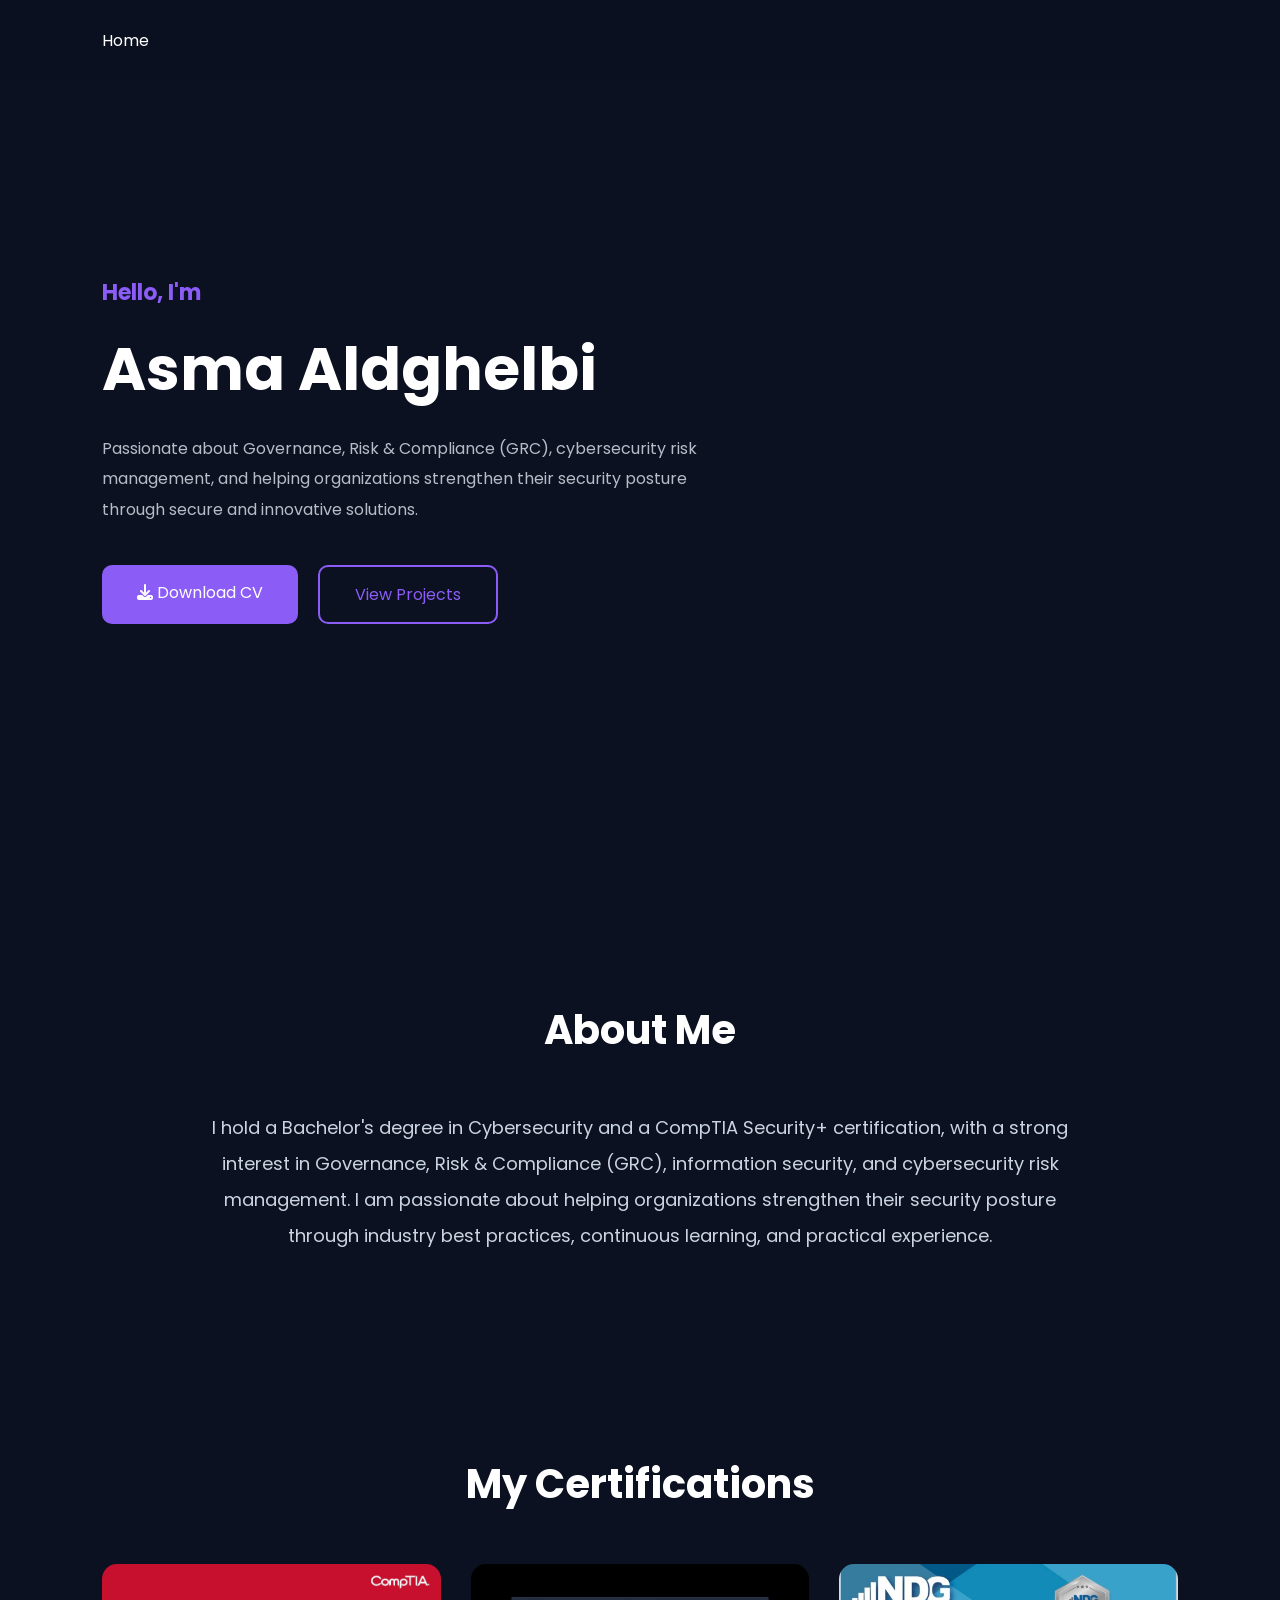
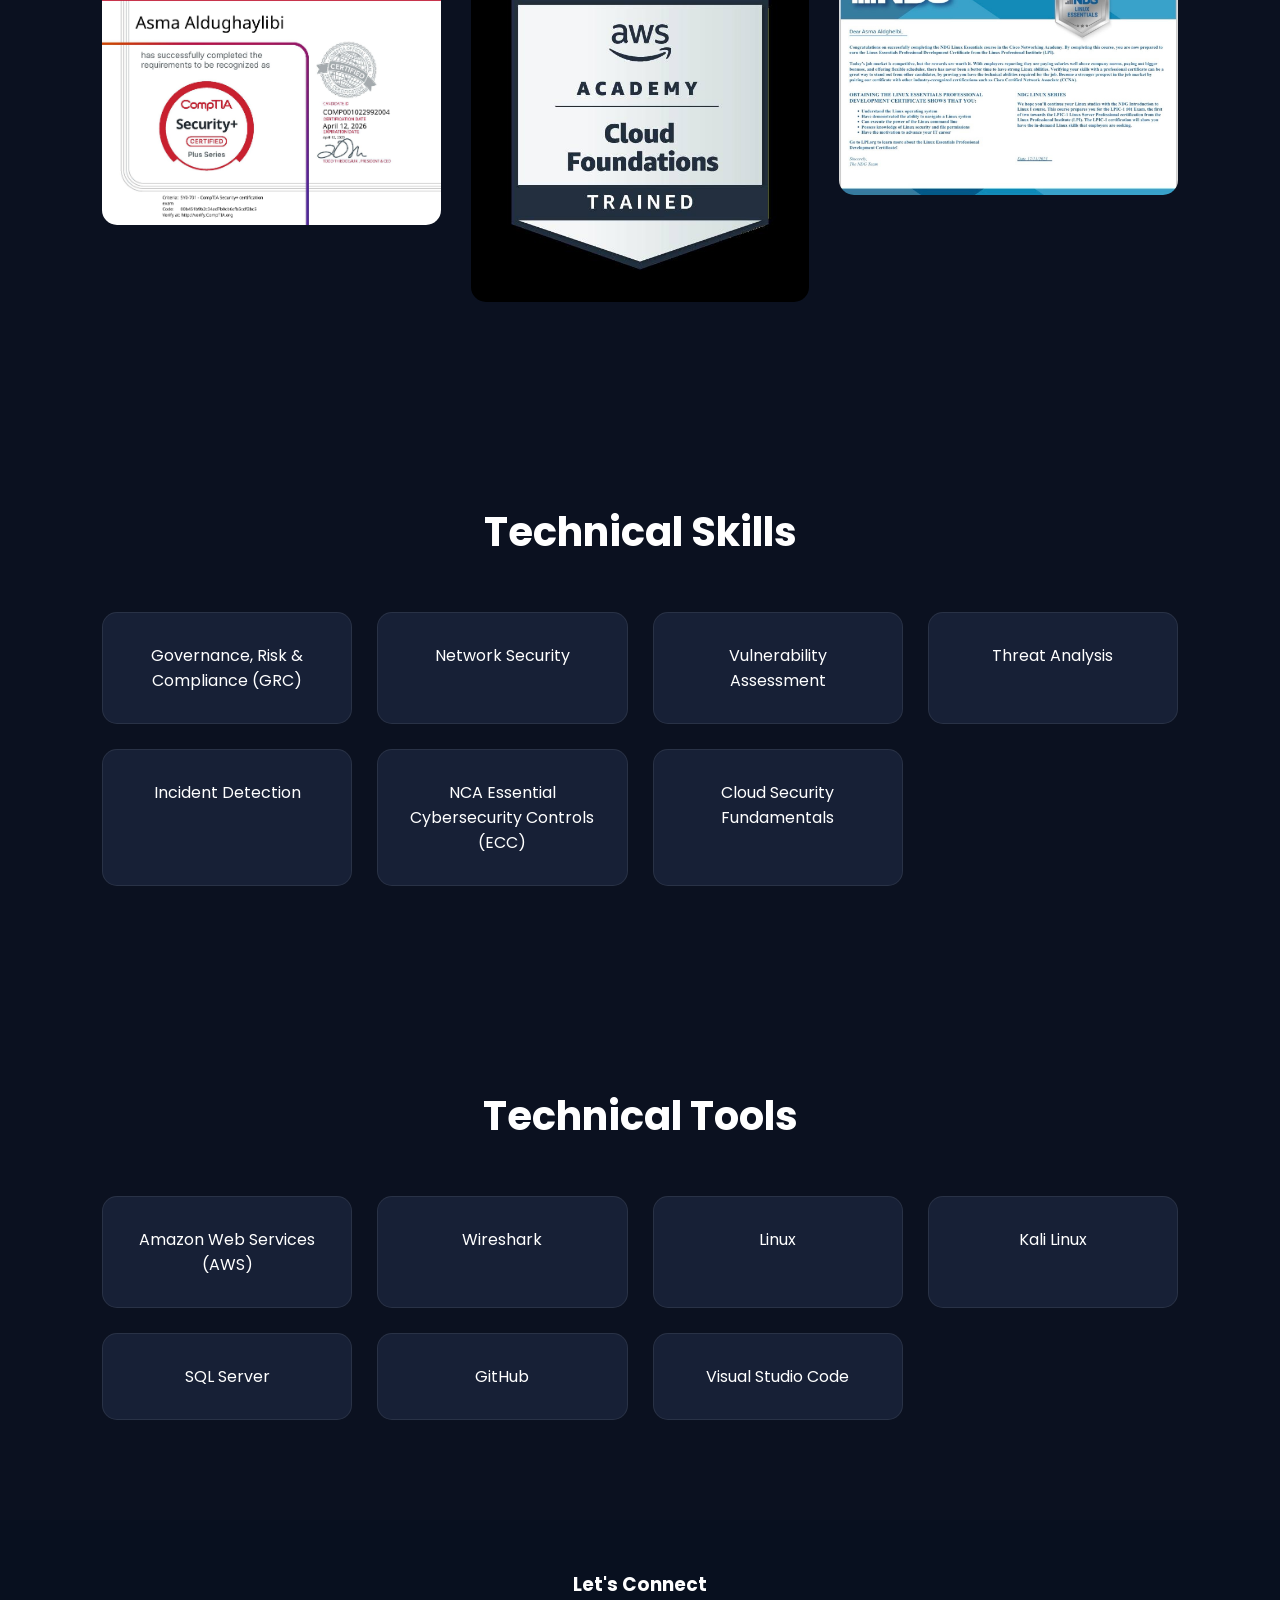
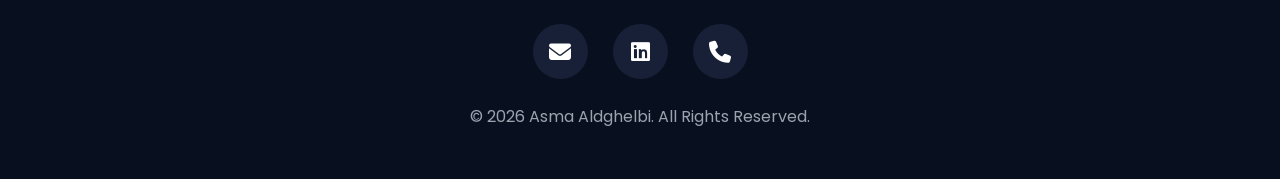
==== commit 92b6a002: "Update portfolio" ====
--- a/index.html
+++ b/index.html
@@ -80,7 +80,7 @@
 
             <img src="images/securityplus.jpg" alt="CompTIA Security+">
 
-            <img src="images/aws.jpg" alt="AWS Cloud Computing Essentials">
+            <img src="images/AWS.jpg" alt="AWS Cloud Computing Essentials">
 
             <img src="images/Linux.PNG" alt="Linux Essentials">
 
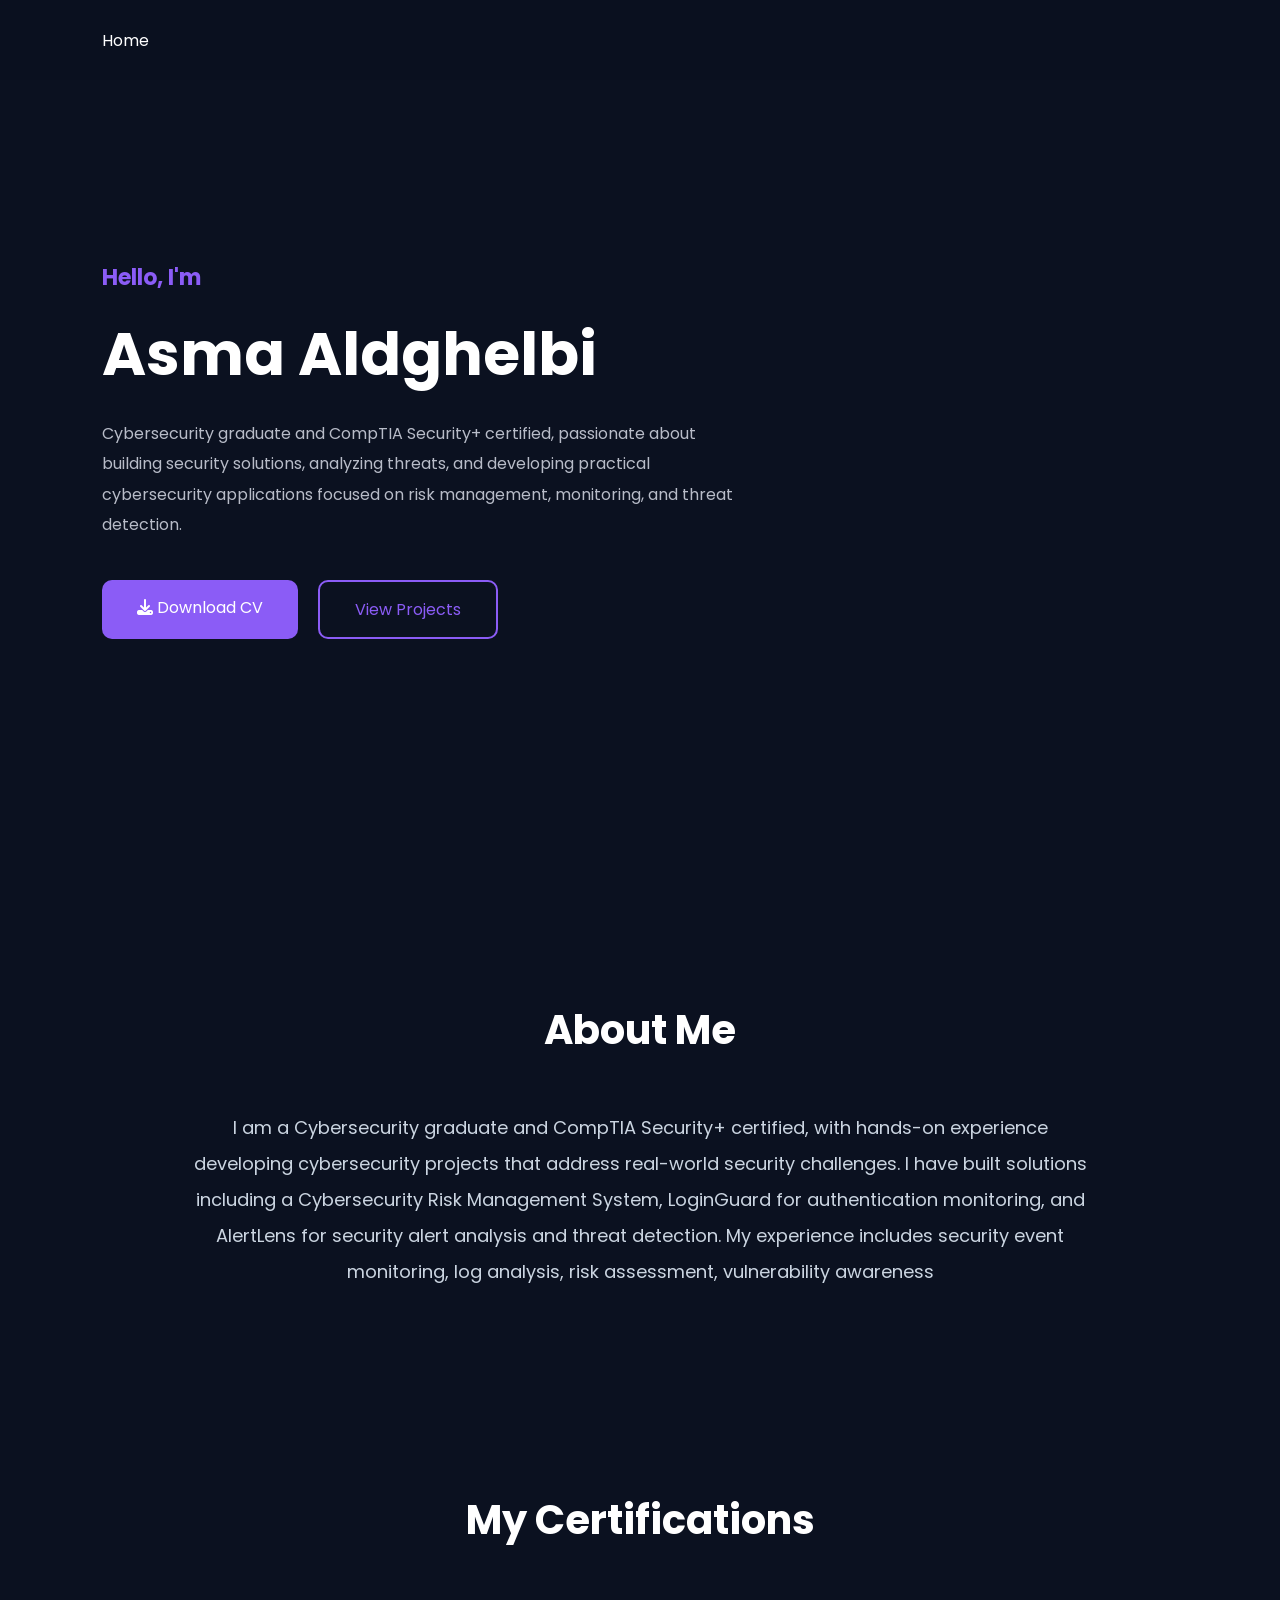
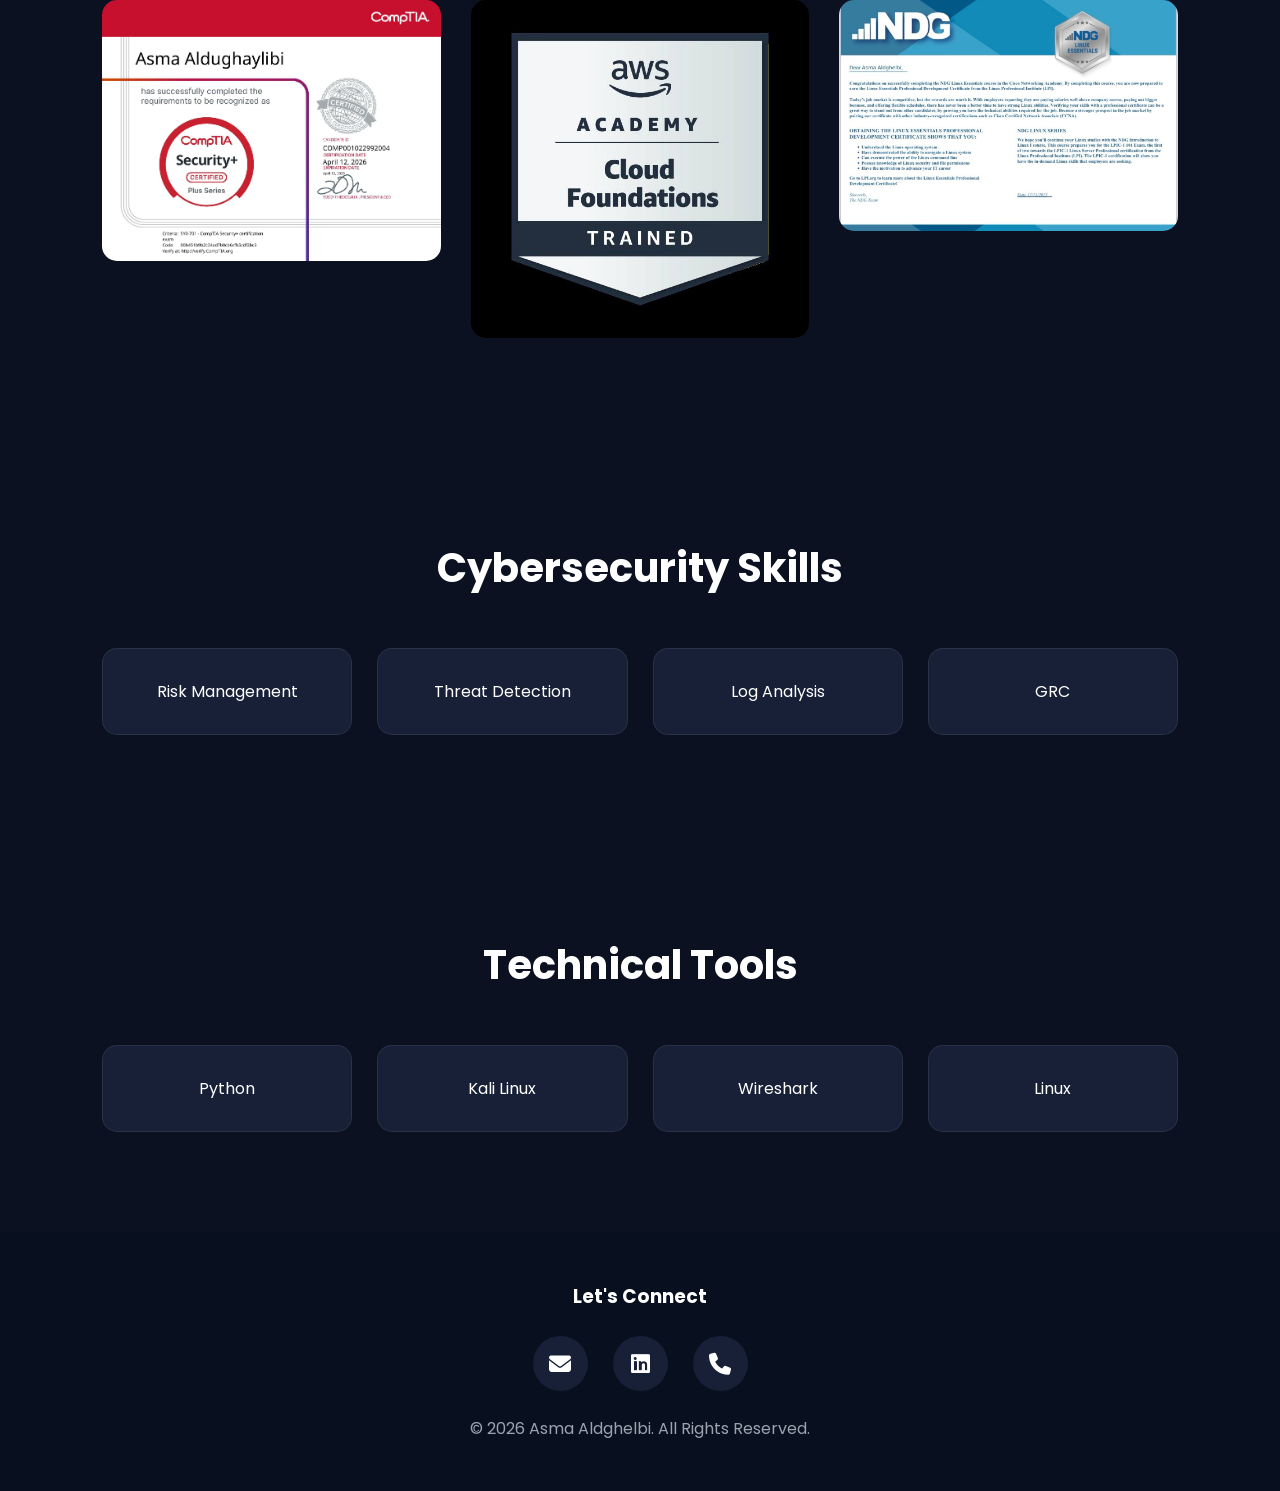
==== commit 5a09d754: "Update portfolio design and content" ====
--- a/index.html
+++ b/index.html
@@ -2,167 +2,295 @@
 <html lang="en">
 
 <head>
+
     <meta charset="UTF-8">
     <meta name="viewport" content="width=device-width, initial-scale=1.0">
+
     <title>Asma Aldghelbi | Portfolio</title>
 
     <link rel="stylesheet" href="css/style.css">
 
     <link rel="stylesheet"
         href="https://cdnjs.cloudflare.com/ajax/libs/font-awesome/6.7.2/css/all.min.css">
+
 </head>
 
+
 <body>
 
-    <header>
-
-        <nav class="navbar">
-
-            <ul class="nav-links">
-                <li><a href="index.html" class="active">Home</a></li>
-            </ul>
-
-        </nav>
-
-    </header>
-
-    <section class="hero">
-
-        <div class="hero-content">
-
-            <h3>Hello, I'm</h3>
-
-            <h1>Asma Aldghelbi</h1>
-
-            <p>
-                Passionate about Governance, Risk & Compliance (GRC),
-                cybersecurity risk management, and helping organizations
-                strengthen their security posture through secure and
-                innovative solutions.
-            </p>
-
-            <div class="hero-buttons">
-
-                <a href="files/AsmaAldghelbi.pdf" download="files/AsmaAldghelbi.pdf" class="btn">
-                    <i class="fa-solid fa-download"></i> Download CV
+
+<header>
+
+    <nav class="navbar">
+
+        <ul class="nav-links">
+
+            <li>
+                <a href="index.html" class="active">
+                    Home
                 </a>
-
-                <a href="projects.html" class="btn-outline">
-                    View Projects
-                </a>
-
-            </div>
-
-        </div>
-
-    </section>
-
-    <section class="about">
-
-        <h2>About Me</h2>
+            </li>
+
+        </ul>
+
+    </nav>
+
+</header>
+
+
+
+<section class="hero">
+
+
+    <div class="hero-content">
+
+
+        <h3>Hello, I'm</h3>
+
+
+        <h1>Asma Aldghelbi</h1>
+
 
         <p>
-            I hold a Bachelor's degree in Cybersecurity and a CompTIA Security+
-            certification, with a strong interest in Governance, Risk &
-            Compliance (GRC), information security, and cybersecurity risk
-            management. I am passionate about helping organizations strengthen
-            their security posture through industry best practices, continuous
-            learning, and practical experience.
+            Cybersecurity graduate and CompTIA Security+ certified,
+            passionate about building security solutions, analyzing
+            threats, and developing practical cybersecurity applications
+            focused on risk management, monitoring, and threat detection.
         </p>
 
-    </section>
-
-    <section class="certificates">
-
-        <h2>My Certifications</h2>
-
-        <div class="certificate-grid">
-
-            <img src="images/securityplus.jpg" alt="CompTIA Security+">
-
-            <img src="images/AWS.jpg" alt="AWS Cloud Computing Essentials">
-
-            <img src="images/Linux.PNG" alt="Linux Essentials">
-
-        </div>
-
-    </section>
-
-    <section class="skills">
-
-        <h2>Technical Skills</h2>
-
-        <div class="skills-grid">
-
-            <div class="skill-card">Governance, Risk & Compliance (GRC)</div>
-
-            <div class="skill-card">Network Security</div>
-
-            <div class="skill-card">Vulnerability Assessment</div>
-
-            <div class="skill-card">Threat Analysis</div>
-
-            <div class="skill-card">Incident Detection</div>
-
-            <div class="skill-card">NCA Essential Cybersecurity Controls (ECC)</div>
-
-            <div class="skill-card">Cloud Security Fundamentals</div>
-
-        </div>
-
-    </section>
-
-    <section class="skills">
-
-        <h2>Technical Tools</h2>
-
-        <div class="skills-grid">
-
-            <div class="skill-card">Amazon Web Services (AWS)</div>
-
-            <div class="skill-card">Wireshark</div>
-
-            <div class="skill-card">Linux</div>
-
-            <div class="skill-card">Kali Linux</div>
-
-            <div class="skill-card">SQL Server</div>
-
-            <div class="skill-card">GitHub</div>
-
-            <div class="skill-card">Visual Studio Code</div>
-
-        </div>
-
-    </section>
-
-    <footer>
-
-        <h3>Let's Connect</h3>
-
-        <div class="social-links">
-
-            <a href="mailto:asma.aldghelbi@gmail.com">
-                <i class="fa-solid fa-envelope"></i>
+
+        <div class="hero-buttons">
+
+
+            <a href="files/AsmaAldghelbi.pdf"
+               download="AsmaAldghelbi.pdf"
+               class="btn">
+
+                <i class="fa-solid fa-download"></i>
+                Download CV
+
             </a>
 
-            <a href="https://www.linkedin.com/in/asma-aldghelbi-b849ba235?utm_source=share_via&utm_content=profile&utm_medium=member_ios" target="_blank">
-                <i class="fab fa-linkedin"></i>
+
+
+            <a href="projects.html"
+               class="btn-outline">
+
+                View Projects
+
             </a>
 
-            <a href="tel:+966530977625">
-                <i class="fa-solid fa-phone"></i>
-            </a>
-
-        </div>
-
-        <p>
-            © 2026 Asma Aldghelbi. All Rights Reserved.
-        </p>
-
-    </footer>
-
-    <script src="js/main.js"></script>
+
+        </div>
+
+
+    </div>
+
+
+</section>
+
+
+
+
+
+<section class="about">
+
+
+    <h2>
+        About Me
+    </h2>
+
+
+
+    <p>
+
+        I am a Cybersecurity graduate and CompTIA Security+ certified,
+        with hands-on experience developing cybersecurity projects that
+        address real-world security challenges. I have built solutions
+        including a Cybersecurity Risk Management System, LoginGuard for
+        authentication monitoring, and AlertLens for security alert
+        analysis and threat detection.
+
+        My experience includes security event monitoring, log analysis,
+        risk assessment, vulnerability awareness
+
+    </p>
+
+
+</section>
+
+
+
+
+
+<section class="certificates">
+
+
+    <h2>
+        My Certifications
+    </h2>
+
+
+
+    <div class="certificate-grid">
+
+
+        <img src="images/securityplus.jpg"
+             alt="CompTIA Security+">
+
+
+        <img src="images/AWS.jpg"
+             alt="AWS Cloud Computing Essentials">
+
+
+        <img src="images/Linux.PNG"
+             alt="Linux Essentials">
+
+
+    </div>
+
+
+</section>
+
+
+
+
+
+<section class="skills">
+
+
+    <h2>
+        Cybersecurity Skills
+    </h2>
+
+
+
+    <div class="skills-grid">
+
+
+        <div class="skill-card">
+            Risk Management
+        </div>
+
+
+        <div class="skill-card">
+            Threat Detection
+        </div>
+
+
+        <div class="skill-card">
+            Log Analysis
+        </div>
+
+
+        <div class="skill-card">
+            GRC
+        </div>
+
+
+    </div>
+
+
+</section>
+
+
+
+
+
+<section class="skills">
+
+
+    <h2>
+        Technical Tools
+    </h2>
+
+
+
+    <div class="skills-grid">
+
+
+        <div class="skill-card">
+            Python
+        </div>
+
+
+        <div class="skill-card">
+            Kali Linux
+        </div>
+
+
+        <div class="skill-card">
+            Wireshark
+        </div>
+
+
+        <div class="skill-card">
+            Linux
+        </div>
+
+
+    </div>
+
+
+</section>
+
+
+
+
+
+<footer>
+
+
+    <h3>
+        Let's Connect
+    </h3>
+
+
+
+    <div class="social-links">
+
+
+        <a href="mailto:asma.aldghelbi@gmail.com">
+
+            <i class="fa-solid fa-envelope"></i>
+
+        </a>
+
+
+
+        <a href="https://www.linkedin.com/in/asma-aldghelbi-b849ba235"
+           target="_blank">
+
+            <i class="fab fa-linkedin"></i>
+
+        </a>
+
+
+
+        <a href="tel:+966530977625">
+
+            <i class="fa-solid fa-phone"></i>
+
+        </a>
+
+
+    </div>
+
+
+
+    <p>
+        © 2026 Asma Aldghelbi. All Rights Reserved.
+    </p>
+
+
+
+</footer>
+
+
+
+
+<script src="js/main.js"></script>
+
 
 </body>
 
--- a/css/style.css
+++ b/css/style.css
@@ -1,320 +1,335 @@
 @import url('https://fonts.googleapis.com/css2?family=Poppins:wght@300;400;500;600;700;800&display=swap');
 
-* {
-    margin: 0;
-    padding: 0;
-    box-sizing: border-box;
-    font-family: 'Poppins', sans-serif;
-    scroll-behavior: smooth;
-}
-
-body {
-    background: #0b1120;
-    color: #fff;
-}
-
-a {
-    text-decoration: none;
-}
-
-ul {
-    list-style: none;
-}
-
-.navbar {
-    width: 100%;
-    height: 80px;
-    display: flex;
-    justify-content: space-between;
-    align-items: center;
-    padding: 0 8%;
-    position: fixed;
-    top: 0;
-    left: 0;
-    background: rgba(11, 17, 32, .95);
-    backdrop-filter: blur(10px);
-    z-index: 999;
-}
-
-.nav-links {
-    display: flex;
-    gap: 35px;
-}
-
-.nav-links a {
-    color: white;
-    transition: .3s;
-}
-
-.nav-links a:hover {
-    color: #8b5cf6;
-}
-
-.active {
-    color: #8b5cf6;
-}
-
-.hero {
-    min-height: 100vh;
-    display: flex;
-    justify-content: space-between;
-    align-items: center;
-    padding: 120px 8%;
-    gap: 60px;
-}
-
-.hero-content {
-    flex: 1;
-}
-
-.hero-content h3 {
-    color: #8b5cf6;
-    margin-bottom: 15px;
-    font-size: 22px;
-}
-
-.hero-content h1 {
-    font-size: 60px;
-    margin-bottom: 20px;
-}
-
-.hero-content h2 {
-    color: #d1d5db;
-    margin-bottom: 25px;
-    font-size: 26px;
-}
-
-.hero-content p {
-    color: #b8bcc8;
-    line-height: 1.9;
-    margin-bottom: 40px;
-    max-width: 650px;
-}
-
-.hero-buttons {
-    display: flex;
-    gap: 20px;
-}
-.btn {
-    background: #8b5cf6;
-    color: white;
-    padding: 15px 35px;
-    border-radius: 10px;
-    transition: .3s;
-}
-
-.btn:hover {
-    transform: translateY(-5px);
-}
-
-.btn-outline {
-    border: 2px solid #8b5cf6;
-    color: #8b5cf6;
-    padding: 15px 35px;
-    border-radius: 10px;
-    transition: .3s;
-}
-
-.btn-outline:hover {
-    background: #8b5cf6;
-    color: white;
-}
-
-section {
-    padding: 100px 8%;
-}
-
-section h2 {
-    text-align: center;
-    font-size: 40px;
-    margin-bottom: 50px;
-}
-
-.about p {
-    max-width: 900px;
-    margin: auto;
-    text-align: center;
-    line-height: 2;
-    color: #cbd5e1;
-    font-size: 18px;
-}
-
-.certificate-grid {
-    display: grid;
-    grid-template-columns: repeat(auto-fit, minmax(300px, 1fr));
-    gap: 30px;
-}
-
-.certificate-grid img {
-    width: 100%;
-    border-radius: 15px;
-    transition: .4s;
-    cursor: pointer;
-}
-
-.certificate-grid img:hover {
-    transform: scale(1.05);
-}
-
-.skills-grid {
-    display: grid;
-    grid-template-columns: repeat(auto-fit, minmax(220px, 1fr));
-    gap: 25px;
-}
-
-.skill-card {
-    background: #172036;
-    padding: 30px;
-    text-align: center;
-    border-radius: 15px;
-    border: 1px solid rgba(255, 255, 255, .08);
-    transition: .3s;
-}
-
-.skill-card:hover {
-    transform: translateY(-10px);
-    background: #8b5cf6;
-}
-footer {
-    background: #08101f;
-    text-align: center;
-    padding: 50px 20px;
-}
-
-footer h3 {
-    margin-bottom: 25px;
-}
-
-.social-links {
-    display: flex;
-    justify-content: center;
-    gap: 25px;
-    margin-bottom: 25px;
-}
-
-.social-links a {
-    width: 55px;
-    height: 55px;
-    border-radius: 50%;
-    background: #172036;
-    display: flex;
-    justify-content: center;
-    align-items: center;
-    color: white;
-    font-size: 22px;
-    transition: .3s;
-}
-
-.social-links a:hover {
-    background: #8b5cf6;
-    transform: translateY(-5px);
-}
-
-footer p {
-    color: #9ca3af;
-}
-
-@media (max-width:900px) {
-
-    .hero {
-        flex-direction: column-reverse;
-        text-align: center;
-    }
-
-    .hero-buttons {
-        justify-content: center;
-    }
-
-    .hero-content h1 {
-        font-size: 45px;
-    }
-
-    .navbar {
-        flex-direction: column;
-        height: auto;
-        padding: 20px;
-    }
-
-    .nav-links {
-        margin-top: 20px;
-    }
-}
-
-.projects {
-    padding: 150px 8% 100px;
-}
-
-.projects h2 {
-    text-align: center;
-    font-size: 45px;
-    margin-bottom: 60px;
-}
-
-.projects-grid {
-    display: grid;
-    grid-template-columns: repeat(auto-fit, minmax(380px, 1fr));
-    gap: 40px;
-}
-
-.project-card {
-    background: #172036;
-    border-radius: 20px;
-    overflow: hidden;
-    transition: .4s;
-    border: 1px solid rgba(255, 255, 255, .08);
-}
-
-.project-card:hover {
-    transform: translateY(-10px);
-    box-shadow: 0 20px 40px rgba(0, 0, 0, .35);
-}
-
-.project-card img {
-    width: 100%;
-    height: 240px;
-    object-fit: cover;
-}
-
-.project-info {
-    padding: 30px;
-}
-
-.project-info h3 {
-    margin-bottom: 20px;
-    font-size: 28px;
-}
-
-.project-info p {
-    color: #cbd5e1;
-    line-height: 1.8;
-    margin-bottom: 25px;
-}
-
-.tech {
-    display: flex;
-    flex-wrap: wrap;
-    gap: 10px;
-    margin-bottom: 30px;
-}
-
-.tech span {
-    background: #8b5cf6;
-    padding: 8px 16px;
-    border-radius: 50px;
-    font-size: 14px;
-}
-
-.project-buttons {
-    display: flex;
-    gap: 15px;
-}
-.hidden {
-    opacity: 0;
-    transform: translateY(60px);
-    transition: all .8s ease;
-}
-
-.show {
-    opacity: 1;
-    transform: translateY(0);
+*{
+    margin:0;
+    padding:0;
+    box-sizing:border-box;
+    font-family:'Poppins',sans-serif;
+    scroll-behavior:smooth;
+}
+
+body{
+    background:#0b1120;
+    color:#fff;
+}
+
+a{
+    text-decoration:none;
+}
+
+ul{
+    list-style:none;
+}
+
+.navbar{
+    width:100%;
+    height:80px;
+    display:flex;
+    align-items:center;
+    padding:0 8%;
+    position:fixed;
+    top:0;
+    left:0;
+    background:rgba(11,17,32,.95);
+    backdrop-filter:blur(10px);
+    z-index:999;
+}
+
+.nav-links{
+    display:flex;
+    gap:35px;
+}
+
+.nav-links a{
+    color:#fff;
+    transition:.3s;
+}
+
+.nav-links a:hover,
+.active{
+    color:#8b5cf6;
+}
+
+.hero{
+    min-height:100vh;
+    display:flex;
+    justify-content:space-between;
+    align-items:center;
+    gap:60px;
+    padding:120px 8%;
+}
+
+.hero-content{
+    flex:1;
+}
+
+.hero-content h3{
+    color:#8b5cf6;
+    font-size:22px;
+    margin-bottom:15px;
+}
+
+.hero-content h1{
+    font-size:60px;
+    margin-bottom:20px;
+}
+
+.hero-content h2{
+    color:#d1d5db;
+    font-size:26px;
+    margin-bottom:25px;
+}
+
+.hero-content p{
+    color:#b8bcc8;
+    line-height:1.9;
+    max-width:650px;
+    margin-bottom:40px;
+}
+
+.hero-buttons{
+    display:flex;
+    gap:20px;
+}
+
+.btn{
+    background:#8b5cf6;
+    color:#fff;
+    padding:15px 35px;
+    border-radius:10px;
+    transition:.3s;
+}
+
+.btn:hover{
+    transform:translateY(-5px);
+}
+
+.btn-outline{
+    border:2px solid #8b5cf6;
+    color:#8b5cf6;
+    padding:15px 35px;
+    border-radius:10px;
+}
+
+.btn-outline:hover{
+    background:#8b5cf6;
+    color:white;
+}
+
+section{
+    padding:100px 8%;
+}
+
+section h2{
+    text-align:center;
+    font-size:40px;
+    margin-bottom:50px;
+}
+
+.about p{
+    max-width:900px;
+    margin:auto;
+    text-align:center;
+    line-height:2;
+    color:#cbd5e1;
+    font-size:18px;
+}
+
+.certificate-grid{
+    display:grid;
+    grid-template-columns:repeat(auto-fit,minmax(300px,1fr));
+    gap:30px;
+}
+
+.certificate-grid img{
+    width:100%;
+    border-radius:15px;
+    transition:.4s;
+}
+
+.certificate-grid img:hover{
+    transform:scale(1.05);
+}
+
+.skills-grid{
+    display:grid;
+    grid-template-columns:repeat(auto-fit,minmax(220px,1fr));
+    gap:25px;
+}
+
+.skill-card{
+    background:#172036;
+    padding:30px;
+    text-align:center;
+    border-radius:15px;
+    border:1px solid rgba(255,255,255,.08);
+    transition:.3s;
+}
+
+.skill-card:hover{
+    transform:translateY(-10px);
+    background:#8b5cf6;
+}
+
+.projects{
+    padding:150px 8% 100px;
+}
+
+.projects h2{
+    text-align:center;
+    font-size:45px;
+    margin-bottom:60px;
+}
+
+.projects-grid{
+    display:flex;
+    flex-direction:column;
+    gap:50px;
+    max-width:950px;
+    margin:auto;
+}
+
+.project-card{
+    width:100%;
+    background:#172036;
+    border-radius:24px;
+    padding:25px;
+    border:1px solid rgba(255,255,255,.08);
+    transition:.35s;
+}
+
+.project-card:hover{
+    transform:translateY(-8px);
+    box-shadow:0 20px 45px rgba(0,0,0,.35);
+}
+
+.project-info{
+    padding:10px;
+}
+
+.project-info h3{
+    font-size:30px;
+    margin-bottom:20px;
+}
+
+.project-info p{
+    color:#cbd5e1;
+    line-height:1.9;
+    margin-bottom:25px;
+}
+
+.project-card img{
+    width:100%;
+    max-height:500px;
+    object-fit:contain;
+    border-radius:18px;
+    margin-top:20px;
+    background:#0b1120;
+    transition:.35s;
+}
+
+.project-card img:hover{
+    transform:scale(1.02);
+}
+
+.tech{
+    display:flex;
+    flex-wrap:wrap;
+    gap:10px;
+    margin-bottom:25px;
+}
+
+.tech span{
+    background:#8b5cf6;
+    color:white;
+    padding:8px 16px;
+    border-radius:50px;
+    font-size:14px;
+}
+
+.project-video{
+    width:100%;
+    margin-top:25px;
+    border-radius:18px;
+    border:1px solid rgba(255,255,255,.1);
+    box-shadow:0 10px 30px rgba(0,0,0,.25);
+}
+
+footer{
+    background:#08101f;
+    text-align:center;
+    padding:50px 20px;
+}
+
+footer h3{
+    margin-bottom:25px;
+}
+
+.social-links{
+    display:flex;
+    justify-content:center;
+    gap:25px;
+    margin-bottom:25px;
+}
+
+.social-links a{
+    width:55px;
+    height:55px;
+    border-radius:50%;
+    background:#172036;
+    display:flex;
+    justify-content:center;
+    align-items:center;
+    color:#fff;
+    font-size:22px;
+    transition:.3s;
+}
+
+.social-links a:hover{
+    background:#8b5cf6;
+    transform:translateY(-5px);
+}
+
+footer p{
+    color:#9ca3af;
+}
+
+.hidden{
+    opacity:0;
+    transform:translateY(60px);
+    transition:.8s;
+}
+
+.show{
+    opacity:1;
+    transform:translateY(0);
+}
+
+@media(max-width:900px){
+
+    .navbar{
+        padding:20px;
+    }
+
+    .hero{
+        flex-direction:column-reverse;
+        text-align:center;
+    }
+
+    .hero-content h1{
+        font-size:42px;
+    }
+
+    .projects{
+        padding:120px 6% 80px;
+    }
+
+    .project-info h3{
+        font-size:24px;
+    }
+
+    section{
+        padding:80px 6%;
+    }
+
 }
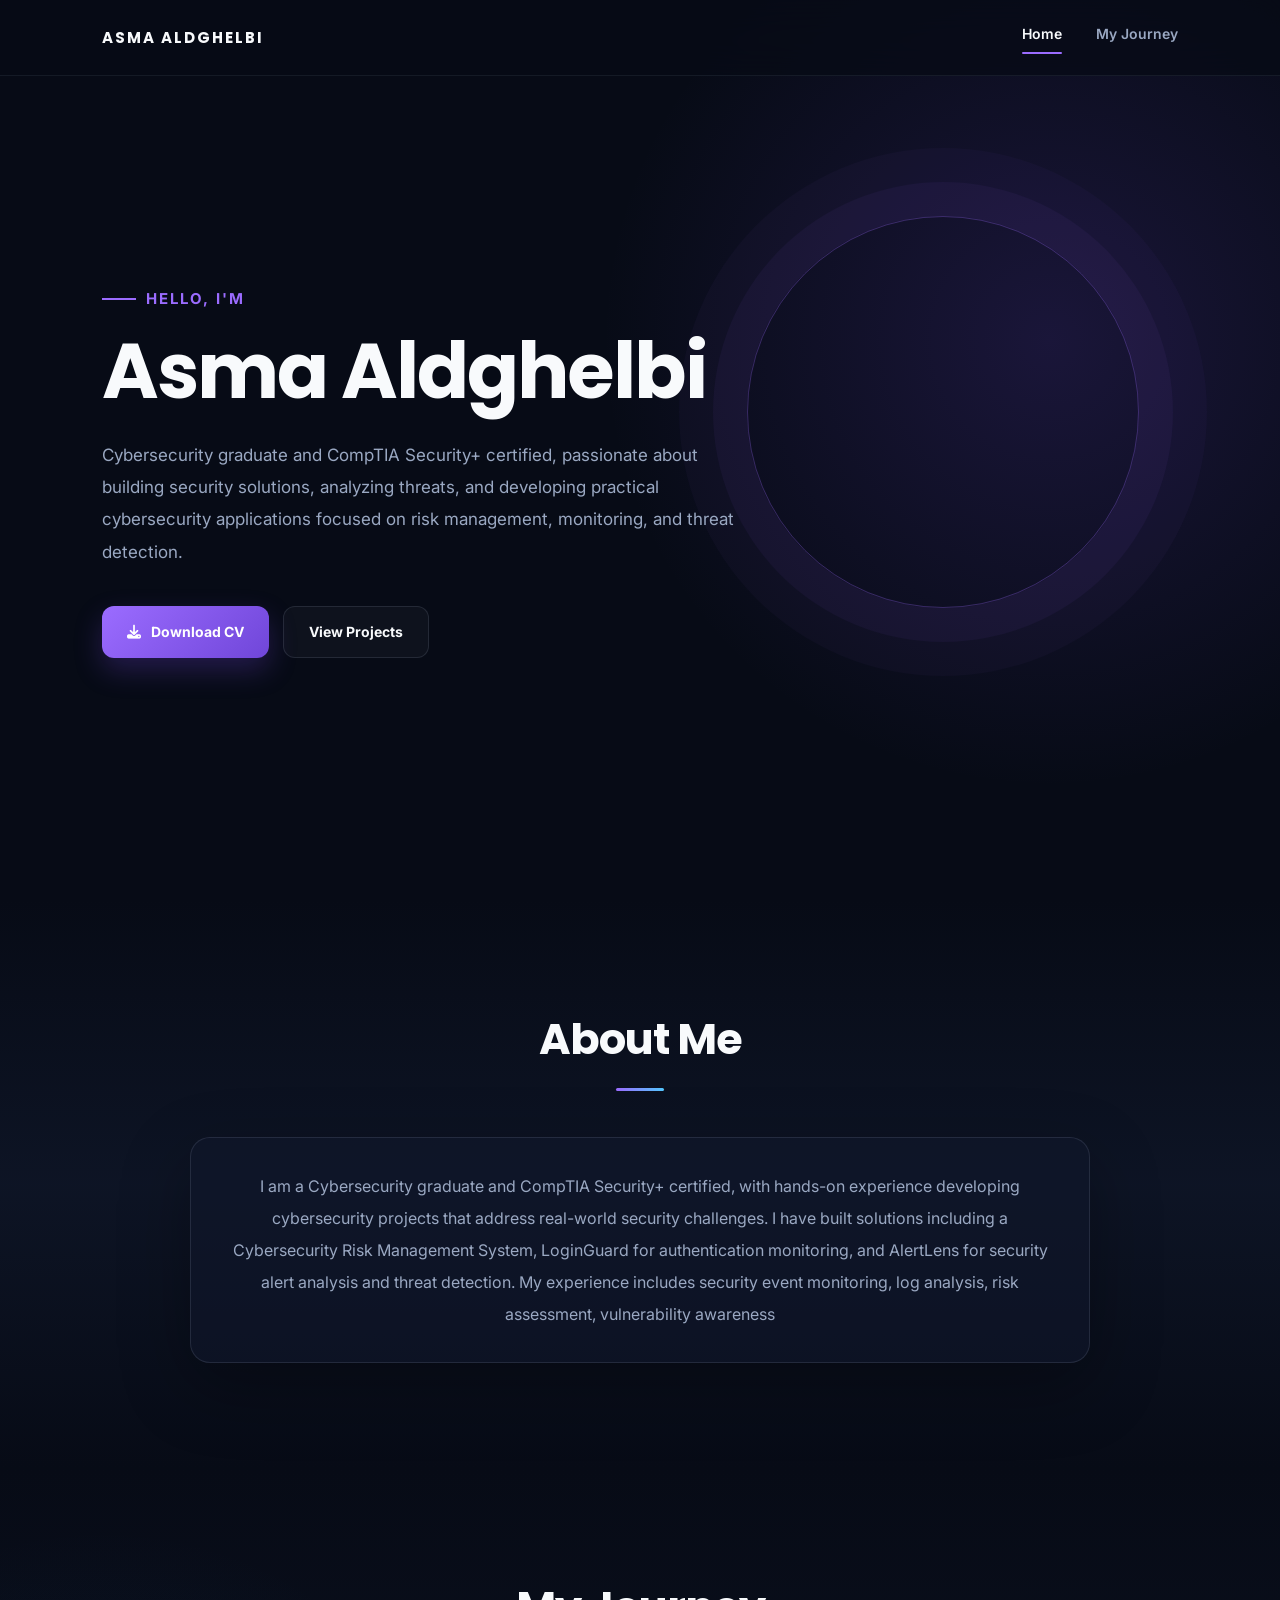
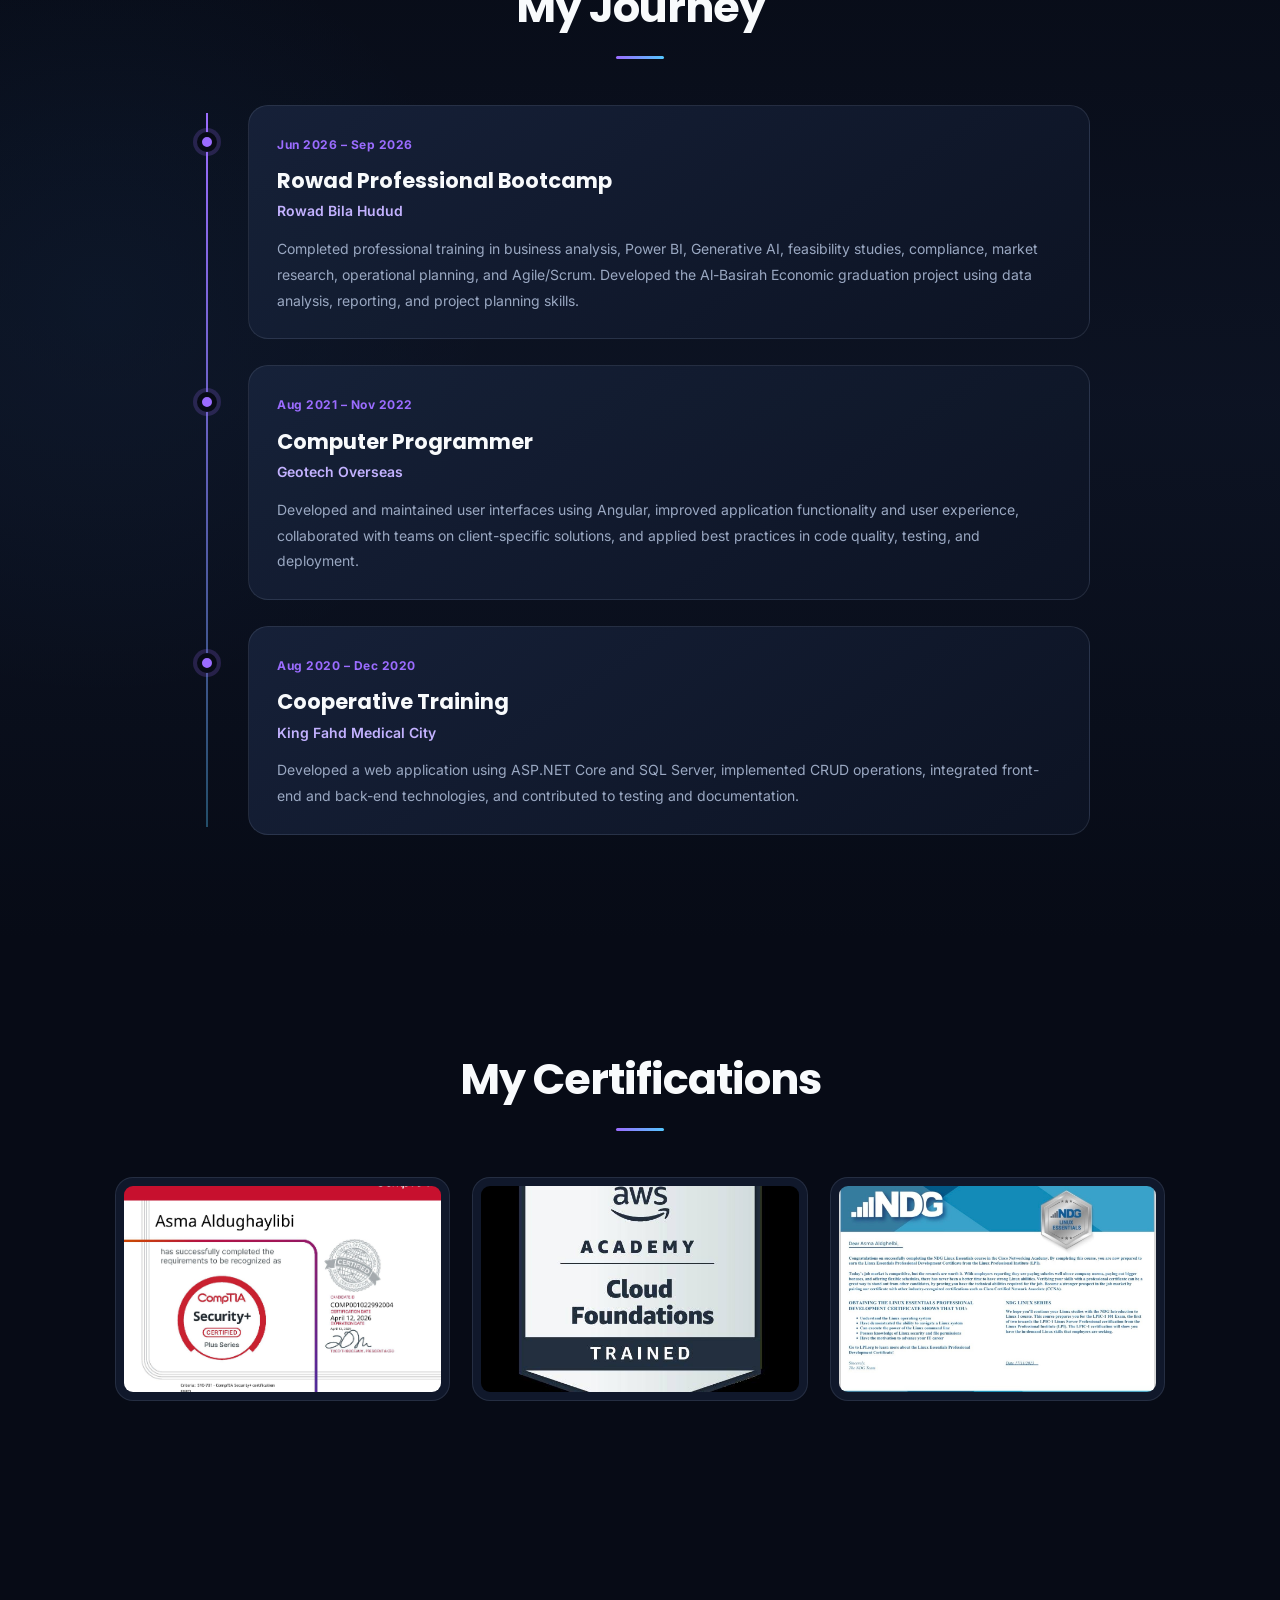
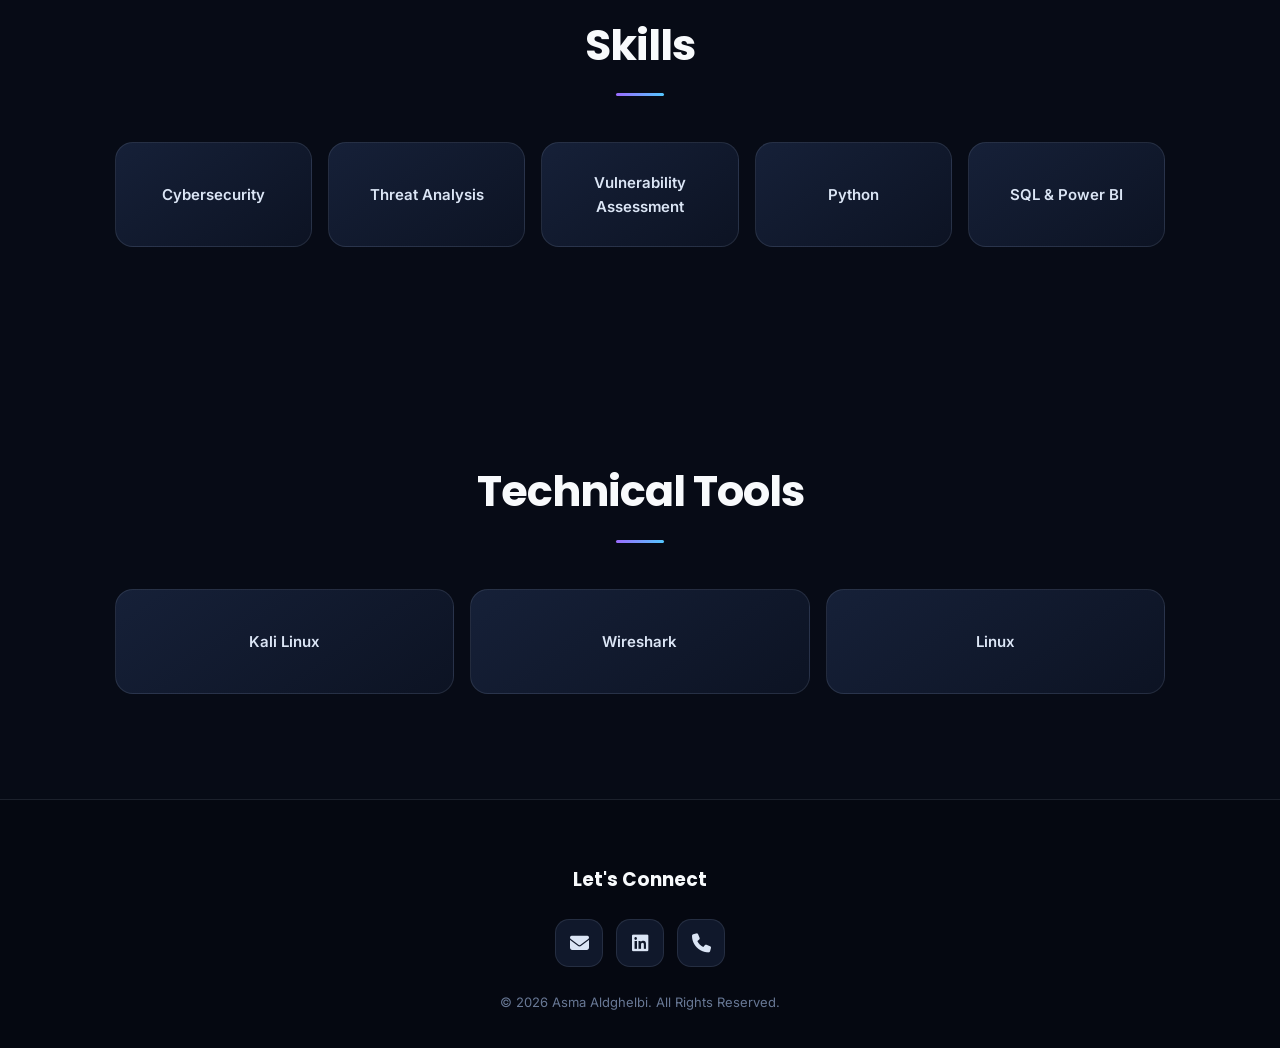
==== commit 927d1906: "Update portfolio design Refresh the portfolio layout, add the My Journey section, and improve the re" ====
--- a/index.html
+++ b/index.html
@@ -28,6 +28,12 @@
             <li>
                 <a href="index.html" class="active">
                     Home
+                </a>
+            </li>
+
+            <li>
+                <a href="#journey">
+                    My Journey
                 </a>
             </li>
 
@@ -86,7 +92,6 @@
 
     </div>
 
-
 </section>
 
 
@@ -122,6 +127,96 @@
 
 
 
+<section class="journey" id="journey">
+
+
+    <h2>
+        My Journey
+    </h2>
+
+
+    <div class="timeline">
+
+
+        <article class="timeline-item">
+
+            <div class="timeline-dot"></div>
+
+            <div class="timeline-card">
+
+                <span class="timeline-date">Jun 2026 – Sep 2026</span>
+
+                <h3>Rowad Professional Bootcamp</h3>
+
+                <h4>Rowad Bila Hudud</h4>
+
+                <p>
+                    Completed professional training in business analysis, Power BI,
+                    Generative AI, feasibility studies, compliance, market research,
+                    operational planning, and Agile/Scrum. Developed the Al-Basirah
+                    Economic graduation project using data analysis, reporting, and
+                    project planning skills.
+                </p>
+
+            </div>
+
+        </article>
+
+
+        <article class="timeline-item">
+
+            <div class="timeline-dot"></div>
+
+            <div class="timeline-card">
+
+                <span class="timeline-date">Aug 2021 – Nov 2022</span>
+
+                <h3>Computer Programmer</h3>
+
+                <h4>Geotech Overseas</h4>
+
+                <p>
+                    Developed and maintained user interfaces using Angular,
+                    improved application functionality and user experience,
+                    collaborated with teams on client-specific solutions, and
+                    applied best practices in code quality, testing, and deployment.
+                </p>
+
+            </div>
+
+        </article>
+
+
+        <article class="timeline-item">
+
+            <div class="timeline-dot"></div>
+
+            <div class="timeline-card">
+
+                <span class="timeline-date">Aug 2020 – Dec 2020</span>
+
+                <h3>Cooperative Training</h3>
+
+                <h4>King Fahd Medical City</h4>
+
+                <p>
+                    Developed a web application using ASP.NET Core and SQL Server,
+                    implemented CRUD operations, integrated front-end and back-end
+                    technologies, and contributed to testing and documentation.
+                </p>
+
+            </div>
+
+        </article>
+
+
+    </div>
+
+
+</section>
+
+
+
 
 <section class="certificates">
 
@@ -160,7 +255,7 @@
 
 
     <h2>
-        Cybersecurity Skills
+        Skills
     </h2>
 
 
@@ -169,30 +264,33 @@
 
 
         <div class="skill-card">
-            Risk Management
-        </div>
-
-
-        <div class="skill-card">
-            Threat Detection
-        </div>
-
-
-        <div class="skill-card">
-            Log Analysis
-        </div>
-
-
-        <div class="skill-card">
-            GRC
-        </div>
-
-
-    </div>
-
-
-</section>
-
+            Cybersecurity
+        </div>
+
+
+        <div class="skill-card">
+            Threat Analysis
+        </div>
+
+
+        <div class="skill-card">
+            Vulnerability Assessment
+        </div>
+
+
+        <div class="skill-card">
+            Python
+        </div>
+
+        <div class="skill-card">
+            SQL & Power BI
+        </div>
+
+
+    </div>
+
+
+</section>
 
 
 
@@ -210,11 +308,6 @@
 
 
         <div class="skill-card">
-            Python
-        </div>
-
-
-        <div class="skill-card">
             Kali Linux
         </div>
 
@@ -233,7 +326,6 @@
 
 
 </section>
-
 
 
 
--- a/css/style.css
+++ b/css/style.css
@@ -1,19 +1,41 @@
-@import url('https://fonts.googleapis.com/css2?family=Poppins:wght@300;400;500;600;700;800&display=swap');
+@import url('https://fonts.googleapis.com/css2?family=Inter:wght@400;500;600;700;800&family=Poppins:wght@500;600;700;800&display=swap');
+
+:root{
+    --bg:#070b16;
+    --surface:#10182b;
+    --surface-light:#17223a;
+    --text:#f8fafc;
+    --muted:#9aa8c2;
+    --accent:#9b6cff;
+    --accent-dark:#7046d9;
+    --border:rgba(148,163,184,.16);
+    --shadow:0 24px 70px rgba(0,0,0,.3);
+}
 
 *{
     margin:0;
     padding:0;
     box-sizing:border-box;
-    font-family:'Poppins',sans-serif;
     scroll-behavior:smooth;
 }
 
 body{
-    background:#0b1120;
+    background:
+        radial-gradient(circle at 82% 8%, rgba(112,70,217,.18), transparent 28rem),
+        radial-gradient(circle at 8% 45%, rgba(35,112,180,.1), transparent 24rem),
+        var(--bg);
+    color:var(--text);
+    font-family:'Inter',sans-serif;
+    line-height:1.6;
+}
+
+body::selection{
+    background:var(--accent);
     color:#fff;
 }
 
 a{
+    color:inherit;
     text-decoration:none;
 }
 
@@ -23,281 +45,479 @@
 
 .navbar{
     width:100%;
-    height:80px;
+    height:76px;
     display:flex;
     align-items:center;
     padding:0 8%;
     position:fixed;
     top:0;
     left:0;
-    background:rgba(11,17,32,.95);
-    backdrop-filter:blur(10px);
+    background:rgba(7,11,22,.74);
+    border-bottom:1px solid rgba(148,163,184,.1);
+    backdrop-filter:blur(18px);
     z-index:999;
 }
 
+.navbar::before{
+    content:'ASMA ALDGHELBI';
+    color:var(--text);
+    font-family:'Poppins',sans-serif;
+    font-size:15px;
+    font-weight:700;
+    letter-spacing:2px;
+}
+
 .nav-links{
     display:flex;
-    gap:35px;
+    gap:34px;
+    margin-left:auto;
 }
 
 .nav-links a{
-    color:#fff;
-    transition:.3s;
+    color:var(--muted);
+    font-size:14px;
+    font-weight:600;
+    transition:.25s ease;
 }
 
 .nav-links a:hover,
-.active{
-    color:#8b5cf6;
+.nav-links .active{
+    color:var(--text);
+}
+
+.nav-links .active::after{
+    content:'';
+    display:block;
+    height:2px;
+    margin-top:6px;
+    background:var(--accent);
+    border-radius:10px;
 }
 
 .hero{
     min-height:100vh;
     display:flex;
-    justify-content:space-between;
     align-items:center;
-    gap:60px;
-    padding:120px 8%;
+    padding:150px 8% 110px;
+    position:relative;
+    overflow:hidden;
+}
+
+.hero::after{
+    content:'';
+    width:390px;
+    height:390px;
+    position:absolute;
+    right:11%;
+    top:24%;
+    border:1px solid rgba(155,108,255,.3);
+    border-radius:50%;
+    box-shadow:
+        0 0 0 34px rgba(155,108,255,.05),
+        0 0 0 68px rgba(155,108,255,.03);
+    pointer-events:none;
 }
 
 .hero-content{
-    flex:1;
+    max-width:760px;
+    position:relative;
+    z-index:1;
 }
 
 .hero-content h3{
-    color:#8b5cf6;
-    font-size:22px;
-    margin-bottom:15px;
+    display:inline-flex;
+    align-items:center;
+    gap:10px;
+    color:var(--accent);
+    font-size:15px;
+    font-weight:700;
+    letter-spacing:2px;
+    text-transform:uppercase;
+    margin-bottom:18px;
+}
+
+.hero-content h3::before{
+    content:'';
+    width:34px;
+    height:2px;
+    background:var(--accent);
 }
 
 .hero-content h1{
-    font-size:60px;
-    margin-bottom:20px;
-}
-
-.hero-content h2{
-    color:#d1d5db;
-    font-size:26px;
+    max-width:700px;
+    font-family:'Poppins',sans-serif;
+    font-size:clamp(42px,6vw,78px);
+    line-height:1.1;
+    letter-spacing:-2px;
     margin-bottom:25px;
 }
 
+.hero-content h1::first-line{
+    color:var(--text);
+}
+
 .hero-content p{
-    color:#b8bcc8;
+    max-width:650px;
+    color:var(--muted);
+    font-size:17px;
     line-height:1.9;
-    max-width:650px;
-    margin-bottom:40px;
+    margin-bottom:38px;
 }
 
 .hero-buttons{
     display:flex;
-    gap:20px;
+    flex-wrap:wrap;
+    gap:14px;
+}
+
+.btn,
+.btn-outline{
+    display:inline-flex;
+    align-items:center;
+    justify-content:center;
+    gap:10px;
+    min-height:52px;
+    padding:0 25px;
+    border-radius:12px;
+    font-size:14px;
+    font-weight:700;
+    transition:.25s ease;
 }
 
 .btn{
-    background:#8b5cf6;
     color:#fff;
-    padding:15px 35px;
+    background:linear-gradient(135deg,var(--accent),var(--accent-dark));
+    box-shadow:0 12px 28px rgba(112,70,217,.28);
+}
+
+.btn:hover,
+.btn-outline:hover{
+    transform:translateY(-4px);
+}
+
+.btn-outline{
+    color:var(--text);
+    border:1px solid var(--border);
+    background:rgba(255,255,255,.03);
+}
+
+.btn-outline:hover{
+    border-color:var(--accent);
+    background:rgba(155,108,255,.1);
+}
+
+section{
+    padding:105px 8%;
+}
+
+section h2,
+.projects h2{
+    text-align:center;
+    font-family:'Poppins',sans-serif;
+    font-size:clamp(28px,4vw,43px);
+    letter-spacing:-1px;
+    margin-bottom:46px;
+}
+
+section h2::after,
+.projects h2::after{
+    content:'';
+    display:block;
+    width:48px;
+    height:3px;
+    margin:14px auto 0;
     border-radius:10px;
-    transition:.3s;
-}
-
-.btn:hover{
-    transform:translateY(-5px);
-}
-
-.btn-outline{
-    border:2px solid #8b5cf6;
-    color:#8b5cf6;
-    padding:15px 35px;
-    border-radius:10px;
-}
-
-.btn-outline:hover{
-    background:#8b5cf6;
-    color:white;
-}
-
-section{
-    padding:100px 8%;
-}
-
-section h2{
-    text-align:center;
-    font-size:40px;
-    margin-bottom:50px;
+    background:linear-gradient(90deg,var(--accent),#54c7ff);
+}
+
+.about{
+    background:linear-gradient(180deg,transparent,rgba(16,24,43,.7),transparent);
 }
 
 .about p{
     max-width:900px;
     margin:auto;
+    padding:32px 36px;
+    border:1px solid var(--border);
+    border-radius:20px;
+    background:rgba(16,24,43,.58);
+    color:var(--muted);
     text-align:center;
     line-height:2;
-    color:#cbd5e1;
-    font-size:18px;
+    font-size:16px;
+    box-shadow:var(--shadow);
+}
+
+.journey{
+    background:linear-gradient(180deg,transparent,rgba(16,24,43,.6),transparent);
+}
+
+.timeline{
+    max-width:900px;
+    margin:auto;
+    position:relative;
+}
+
+.timeline::before{
+    content:'';
+    position:absolute;
+    left:16px;
+    top:8px;
+    bottom:8px;
+    width:2px;
+    background:linear-gradient(var(--accent),rgba(84,199,255,.35));
+}
+
+.timeline-item{
+    position:relative;
+    padding-left:58px;
+    margin-bottom:26px;
+}
+
+.timeline-item:last-child{
+    margin-bottom:0;
+}
+
+.timeline-dot{
+    position:absolute;
+    left:7px;
+    top:27px;
+    width:20px;
+    height:20px;
+    border:5px solid var(--bg);
+    border-radius:50%;
+    background:var(--accent);
+    box-shadow:0 0 0 4px rgba(155,108,255,.2);
+    z-index:1;
+}
+
+.timeline-card{
+    padding:25px 28px;
+    border:1px solid var(--border);
+    border-radius:20px;
+    background:linear-gradient(145deg,rgba(23,34,58,.95),rgba(13,20,36,.95));
+    transition:.3s ease;
+}
+
+.timeline-card:hover{
+    transform:translateX(6px);
+    border-color:rgba(155,108,255,.65);
+    box-shadow:var(--shadow);
+}
+
+.timeline-date{
+    display:inline-block;
+    margin-bottom:10px;
+    color:var(--accent);
+    font-size:12px;
+    font-weight:700;
+    letter-spacing:.5px;
+}
+
+.timeline-card h3{
+    font-family:'Poppins',sans-serif;
+    font-size:21px;
+    margin-bottom:3px;
+}
+
+.timeline-card h4{
+    color:#c3b2ff;
+    font-size:14px;
+    font-weight:600;
+    margin-bottom:13px;
+}
+
+.timeline-card p{
+    color:var(--muted);
+    font-size:14px;
+    line-height:1.85;
 }
 
 .certificate-grid{
     display:grid;
-    grid-template-columns:repeat(auto-fit,minmax(300px,1fr));
-    gap:30px;
+    grid-template-columns:repeat(3,1fr);
+    gap:22px;
+    max-width:1050px;
+    margin:auto;
 }
 
 .certificate-grid img{
     width:100%;
-    border-radius:15px;
-    transition:.4s;
+    aspect-ratio:1.5;
+    object-fit:cover;
+    padding:8px;
+    border:1px solid var(--border);
+    border-radius:18px;
+    background:var(--surface);
+    transition:.3s ease;
 }
 
 .certificate-grid img:hover{
-    transform:scale(1.05);
+    transform:translateY(-8px);
+    border-color:var(--accent);
+    box-shadow:0 18px 35px rgba(0,0,0,.28);
 }
 
 .skills-grid{
     display:grid;
-    grid-template-columns:repeat(auto-fit,minmax(220px,1fr));
-    gap:25px;
+    grid-template-columns:repeat(auto-fit,minmax(190px,1fr));
+    gap:16px;
+    max-width:1050px;
+    margin:auto;
 }
 
 .skill-card{
-    background:#172036;
-    padding:30px;
+    min-height:105px;
+    display:flex;
+    align-items:center;
+    justify-content:center;
+    padding:22px;
+    color:#dbe5f5;
     text-align:center;
-    border-radius:15px;
-    border:1px solid rgba(255,255,255,.08);
-    transition:.3s;
+    font-size:15px;
+    font-weight:600;
+    border:1px solid var(--border);
+    border-radius:18px;
+    background:linear-gradient(145deg,rgba(23,34,58,.95),rgba(13,20,36,.95));
+    transition:.3s ease;
 }
 
 .skill-card:hover{
-    transform:translateY(-10px);
-    background:#8b5cf6;
+    color:#fff;
+    transform:translateY(-7px);
+    border-color:rgba(155,108,255,.75);
+    box-shadow:0 16px 30px rgba(0,0,0,.28);
 }
 
 .projects{
-    padding:150px 8% 100px;
-}
-
-.projects h2{
-    text-align:center;
-    font-size:45px;
-    margin-bottom:60px;
+    padding:145px 8% 110px;
 }
 
 .projects-grid{
     display:flex;
     flex-direction:column;
-    gap:50px;
-    max-width:950px;
+    gap:32px;
+    max-width:1000px;
     margin:auto;
 }
 
 .project-card{
     width:100%;
-    background:#172036;
+    padding:30px;
+    border:1px solid var(--border);
     border-radius:24px;
-    padding:25px;
-    border:1px solid rgba(255,255,255,.08);
-    transition:.35s;
+    background:linear-gradient(145deg,rgba(23,34,58,.95),rgba(11,17,31,.95));
+    box-shadow:0 16px 40px rgba(0,0,0,.16);
+    transition:.3s ease;
 }
 
 .project-card:hover{
-    transform:translateY(-8px);
-    box-shadow:0 20px 45px rgba(0,0,0,.35);
-}
-
-.project-info{
-    padding:10px;
+    transform:translateY(-6px);
+    border-color:rgba(155,108,255,.5);
+    box-shadow:var(--shadow);
 }
 
 .project-info h3{
-    font-size:30px;
-    margin-bottom:20px;
+    font-family:'Poppins',sans-serif;
+    font-size:clamp(22px,3vw,30px);
+    margin-bottom:14px;
 }
 
 .project-info p{
-    color:#cbd5e1;
+    color:var(--muted);
     line-height:1.9;
-    margin-bottom:25px;
+    margin-bottom:22px;
 }
 
 .project-card img{
     width:100%;
     max-height:500px;
     object-fit:contain;
-    border-radius:18px;
-    margin-top:20px;
-    background:#0b1120;
-    transition:.35s;
+    margin-top:18px;
+    border:1px solid var(--border);
+    border-radius:16px;
+    background:var(--bg);
+    transition:.3s ease;
 }
 
 .project-card img:hover{
-    transform:scale(1.02);
+    transform:scale(1.015);
 }
 
 .tech{
     display:flex;
     flex-wrap:wrap;
-    gap:10px;
-    margin-bottom:25px;
+    gap:9px;
+    margin-bottom:22px;
 }
 
 .tech span{
-    background:#8b5cf6;
-    color:white;
-    padding:8px 16px;
+    padding:7px 13px;
+    color:#dcd0ff;
+    border:1px solid rgba(155,108,255,.3);
     border-radius:50px;
-    font-size:14px;
+    background:rgba(155,108,255,.12);
+    font-size:12px;
+    font-weight:600;
 }
 
 .project-video{
     width:100%;
-    margin-top:25px;
-    border-radius:18px;
-    border:1px solid rgba(255,255,255,.1);
+    margin-top:22px;
+    border:1px solid var(--border);
+    border-radius:16px;
     box-shadow:0 10px 30px rgba(0,0,0,.25);
 }
 
 footer{
-    background:#08101f;
+    padding:65px 20px 35px;
     text-align:center;
-    padding:50px 20px;
+    border-top:1px solid var(--border);
+    background:#050811;
 }
 
 footer h3{
+    font-family:'Poppins',sans-serif;
+    margin-bottom:24px;
+}
+
+.social-links{
+    display:flex;
+    justify-content:center;
+    gap:13px;
     margin-bottom:25px;
 }
 
-.social-links{
-    display:flex;
+.social-links a{
+    width:48px;
+    height:48px;
+    display:flex;
+    align-items:center;
     justify-content:center;
-    gap:25px;
-    margin-bottom:25px;
-}
-
-.social-links a{
-    width:55px;
-    height:55px;
-    border-radius:50%;
-    background:#172036;
-    display:flex;
-    justify-content:center;
-    align-items:center;
+    color:#dbe5f5;
+    border:1px solid var(--border);
+    border-radius:14px;
+    background:var(--surface);
+    font-size:19px;
+    transition:.25s ease;
+}
+
+.social-links a:hover{
     color:#fff;
-    font-size:22px;
-    transition:.3s;
-}
-
-.social-links a:hover{
-    background:#8b5cf6;
+    border-color:var(--accent);
+    background:var(--accent-dark);
     transform:translateY(-5px);
 }
 
 footer p{
-    color:#9ca3af;
+    color:#687895;
+    font-size:13px;
 }
 
 .hidden{
     opacity:0;
-    transform:translateY(60px);
-    transition:.8s;
+    transform:translateY(35px);
+    transition:.8s ease;
 }
 
 .show{
@@ -305,31 +525,92 @@
     transform:translateY(0);
 }
 
-@media(max-width:900px){
-
+@media(max-width:700px){
     .navbar{
+        height:68px;
+        padding:0 6%;
+    }
+
+    .navbar::before{
+        font-size:12px;
+        letter-spacing:1px;
+    }
+
+    .nav-links{
+        gap:16px;
+    }
+
+    .nav-links a{
+        font-size:12px;
+    }
+
+    .hero{
+        min-height:auto;
+        display:flex;
+        flex-direction:column;
+        padding:140px 6% 90px;
+    }
+
+    .hero-content h1{
+        letter-spacing:-1px;
+    }
+
+    .hero-content p{
+        font-size:15px;
+    }
+
+    .btn,
+    .btn-outline{
+        width:100%;
+    }
+
+    section{
+        padding:75px 6%;
+    }
+
+    .about p{
+        padding:24px 20px;
+        font-size:14px;
+    }
+
+    .timeline::before{
+        left:11px;
+    }
+
+    .timeline-item{
+        padding-left:39px;
+    }
+
+    .timeline-dot{
+        left:2px;
+    }
+
+    .timeline-card{
+        padding:21px 18px;
+    }
+
+    .certificate-grid{
+        grid-template-columns:1fr;
+        max-width:430px;
+    }
+
+    .skills-grid{
+        grid-template-columns:1fr 1fr;
+        gap:12px;
+    }
+
+    .skill-card{
+        min-height:86px;
+        padding:14px 8px;
+        font-size:13px;
+    }
+
+    .projects{
+        padding:115px 6% 75px;
+    }
+
+    .project-card{
         padding:20px;
-    }
-
-    .hero{
-        flex-direction:column-reverse;
-        text-align:center;
-    }
-
-    .hero-content h1{
-        font-size:42px;
-    }
-
-    .projects{
-        padding:120px 6% 80px;
-    }
-
-    .project-info h3{
-        font-size:24px;
-    }
-
-    section{
-        padding:80px 6%;
-    }
-
-}+        border-radius:18px;
+    }
+}
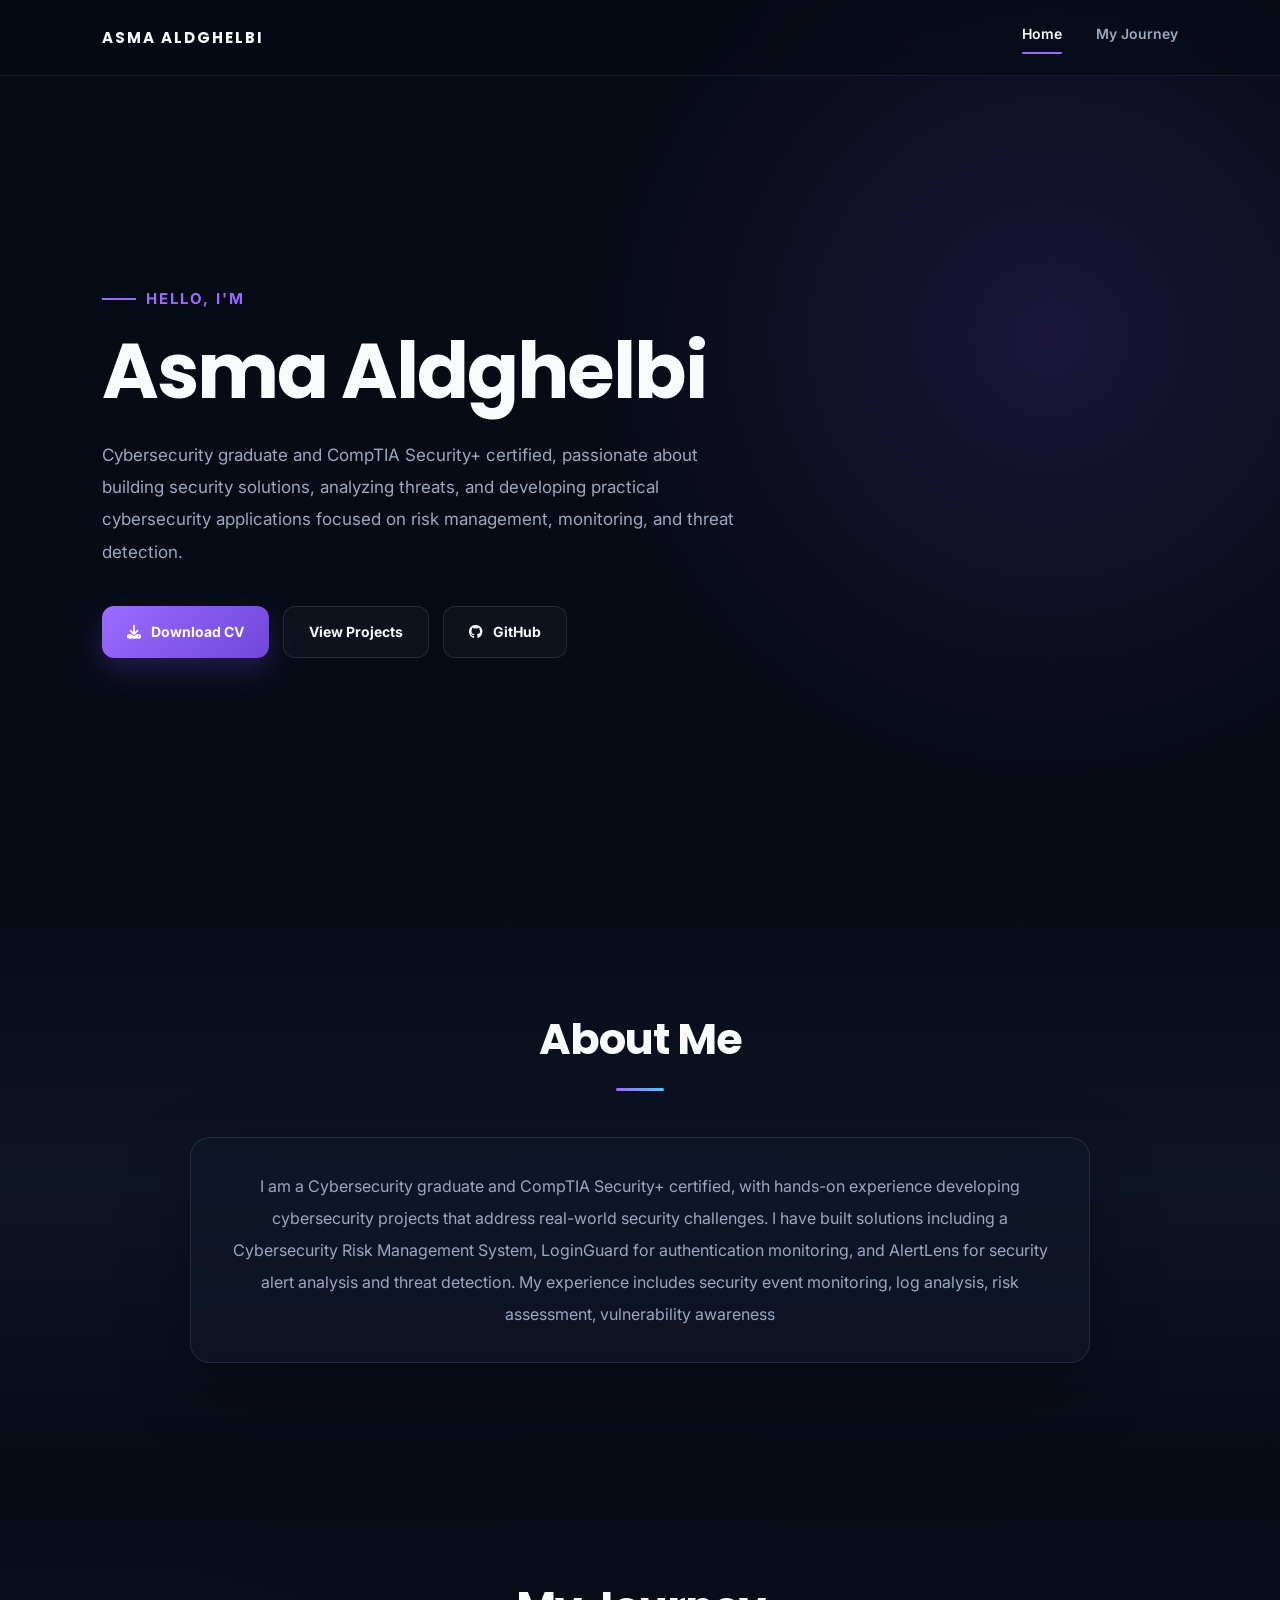
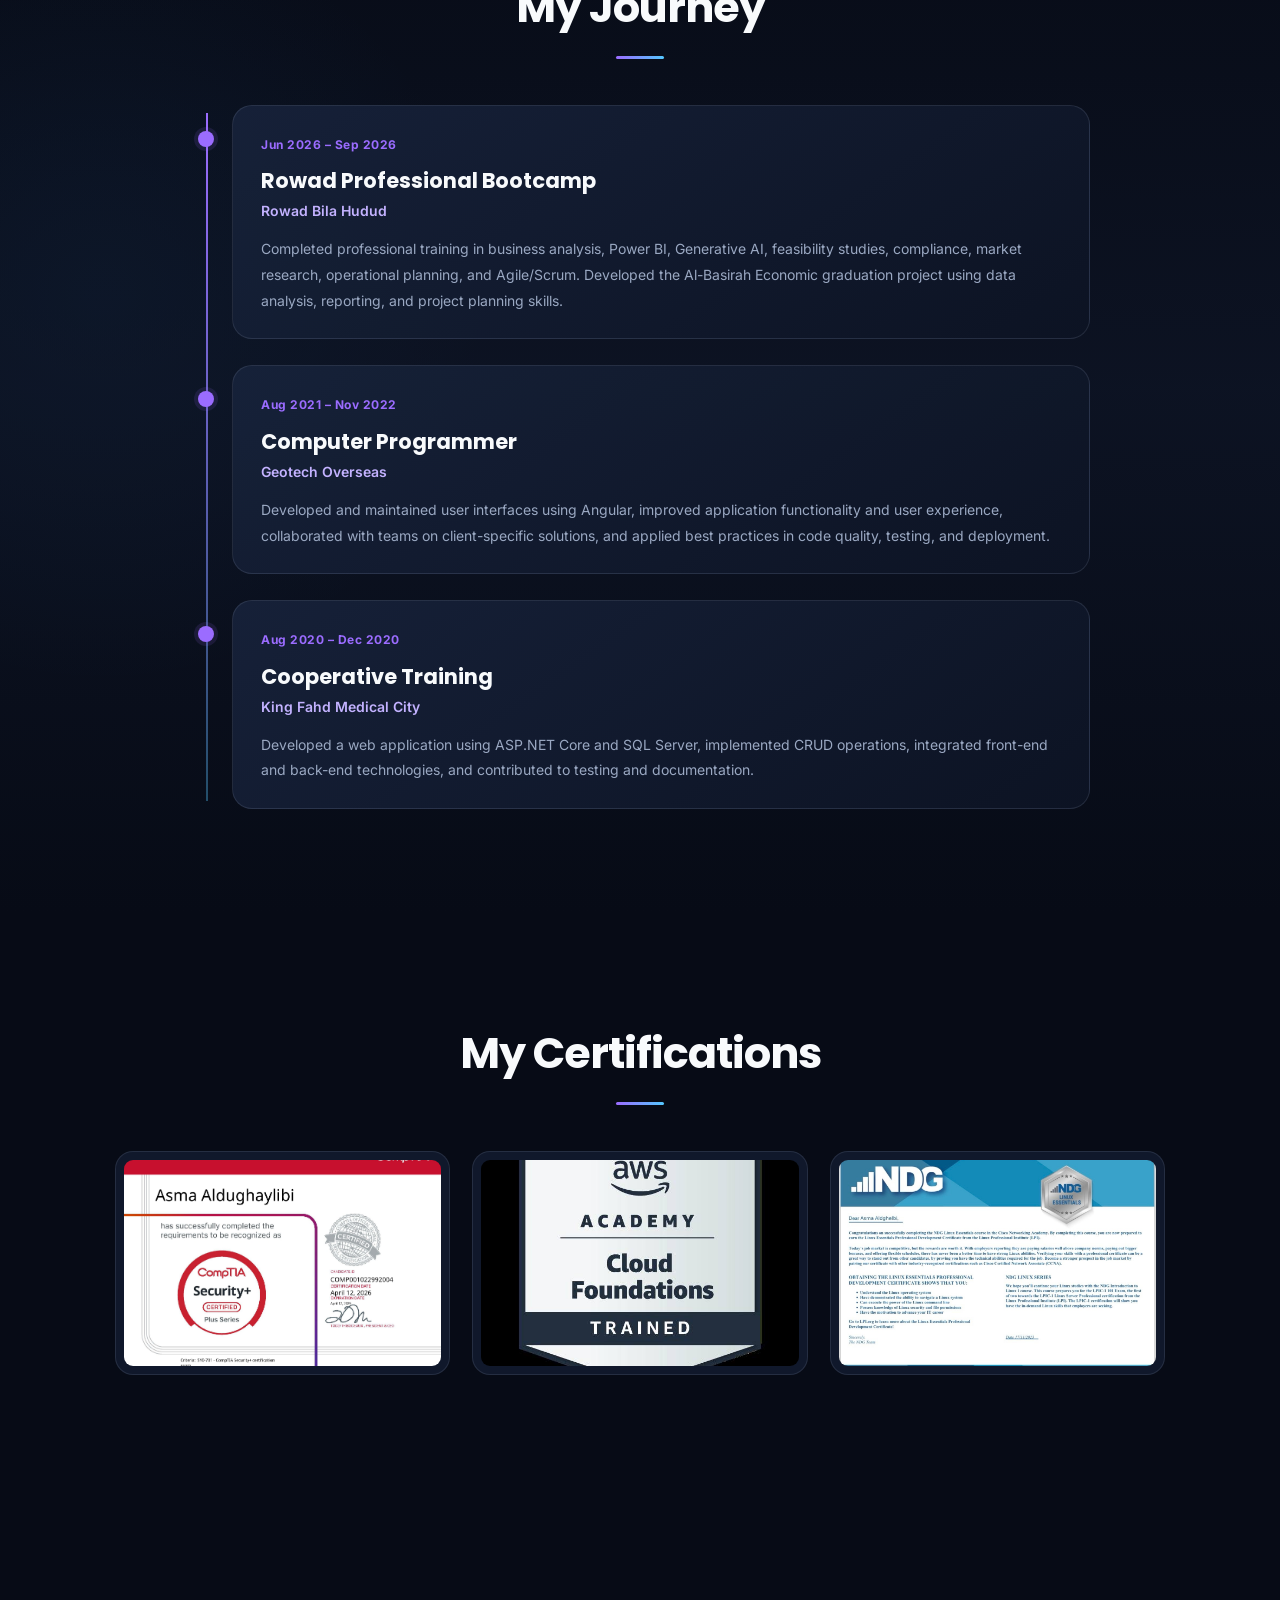
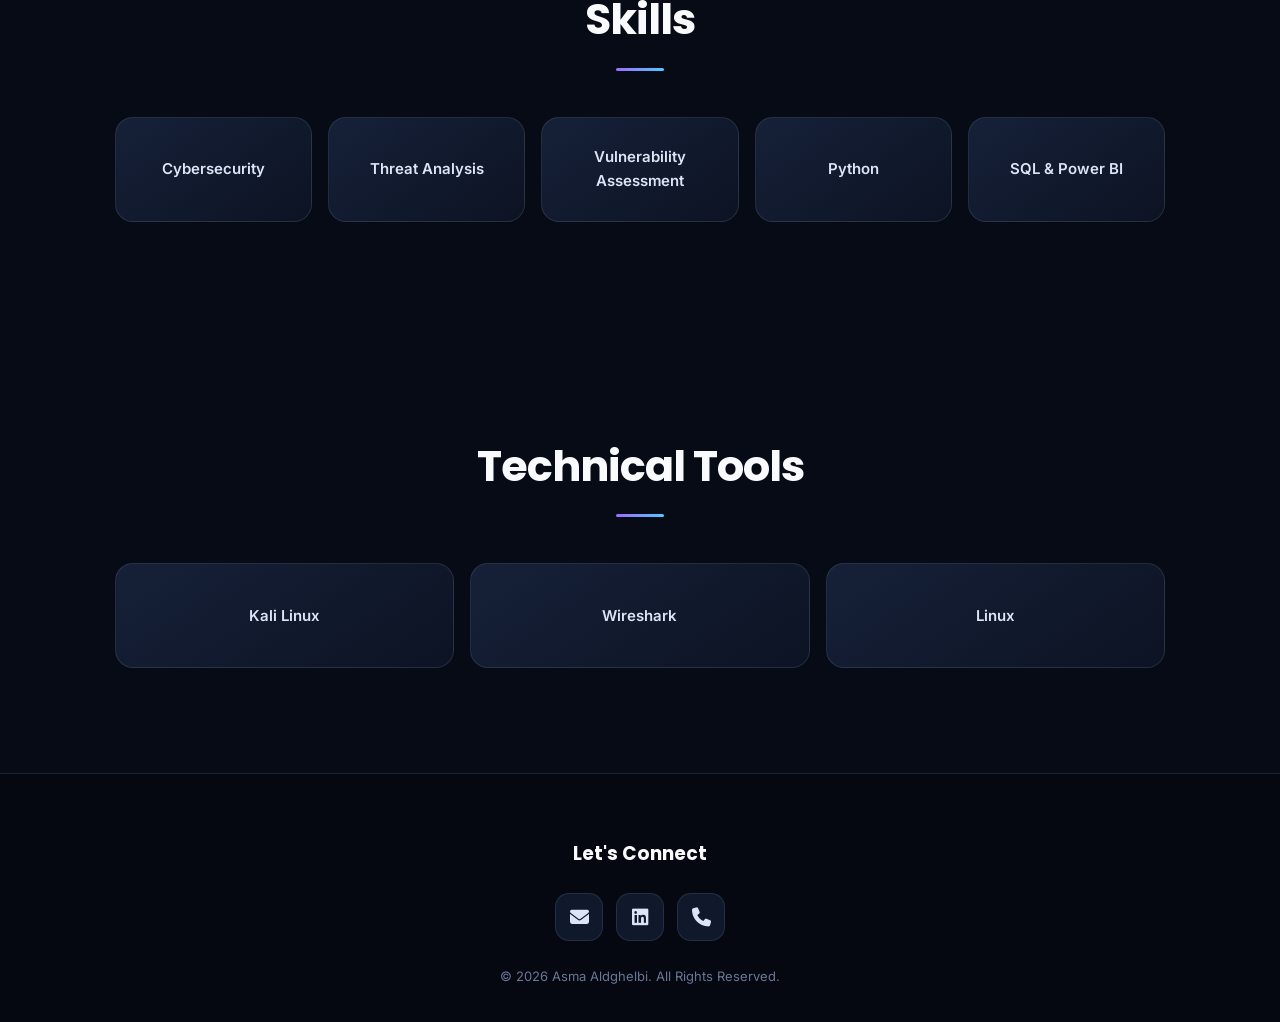
==== commit f40becba: "Update project" ====
--- a/index.html
+++ b/index.html
@@ -83,6 +83,16 @@
                class="btn-outline">
 
                 View Projects
+
+            </a>
+
+            <a href="https://github.com/asma948y8"
+               class="btn-outline"
+               target="_blank"
+               rel="noopener noreferrer">
+
+                <i class="fa-brands fa-github"></i>
+                GitHub
 
             </a>
 
--- a/css/style.css
+++ b/css/style.css
@@ -101,21 +101,6 @@
     padding:150px 8% 110px;
     position:relative;
     overflow:hidden;
-}
-
-.hero::after{
-    content:'';
-    width:390px;
-    height:390px;
-    position:absolute;
-    right:11%;
-    top:24%;
-    border:1px solid rgba(155,108,255,.3);
-    border-radius:50%;
-    box-shadow:
-        0 0 0 34px rgba(155,108,255,.05),
-        0 0 0 68px rgba(155,108,255,.03);
-    pointer-events:none;
 }
 
 .hero-content{
@@ -270,7 +255,7 @@
 
 .timeline-item{
     position:relative;
-    padding-left:58px;
+    padding-left:42px;
     margin-bottom:26px;
 }
 
@@ -280,14 +265,13 @@
 
 .timeline-dot{
     position:absolute;
-    left:7px;
-    top:27px;
-    width:20px;
-    height:20px;
-    border:5px solid var(--bg);
+    left:8px;
+    top:26px;
+    width:16px;
+    height:16px;
     border-radius:50%;
     background:var(--accent);
-    box-shadow:0 0 0 4px rgba(155,108,255,.2);
+    box-shadow:0 0 0 4px rgba(155,108,255,.12);
     z-index:1;
 }
 
@@ -440,8 +424,40 @@
     transition:.3s ease;
 }
 
+.project-gallery{
+    display:grid;
+    grid-template-columns:repeat(3,minmax(0,1fr));
+    gap:16px;
+    margin:18px 0 22px;
+}
+
+.project-gallery img,
+.project-card > .project-info > img:not(.project-video){
+    display:block;
+    width:100%;
+    height:270px;
+    max-height:none;
+    object-fit:contain;
+    margin-top:0;
+    padding:10px;
+    border:1px solid rgba(255,255,255,.08);
+    border-radius:18px;
+    box-shadow:0 12px 28px rgba(0,0,0,.18);
+    background:linear-gradient(145deg,rgba(20,29,45,.9),rgba(12,18,30,.9));
+}
+
 .project-card img:hover{
     transform:scale(1.015);
+}
+
+@media (max-width:760px){
+    .project-gallery{
+        grid-template-columns:1fr;
+    }
+    .project-gallery img,
+    .project-card > .project-info > img:not(.project-video){
+        height:220px;
+    }
 }
 
 .tech{
@@ -461,6 +477,26 @@
     font-weight:600;
 }
 
+.project-link{
+    display:inline-flex;
+    align-items:center;
+    justify-content:center;
+    margin-top:10px;
+    padding:12px 18px;
+    color:#fff;
+    border:1px solid rgba(155,108,255,.35);
+    border-radius:12px;
+    background:linear-gradient(135deg,#7c5cff,#4bc0ff);
+    font-weight:600;
+    text-decoration:none;
+    transition:.3s ease;
+}
+
+.project-link:hover{
+    transform:translateY(-2px);
+    box-shadow:0 12px 24px rgba(124,92,255,.28);
+}
+
 .project-video{
     width:100%;
     margin-top:22px;
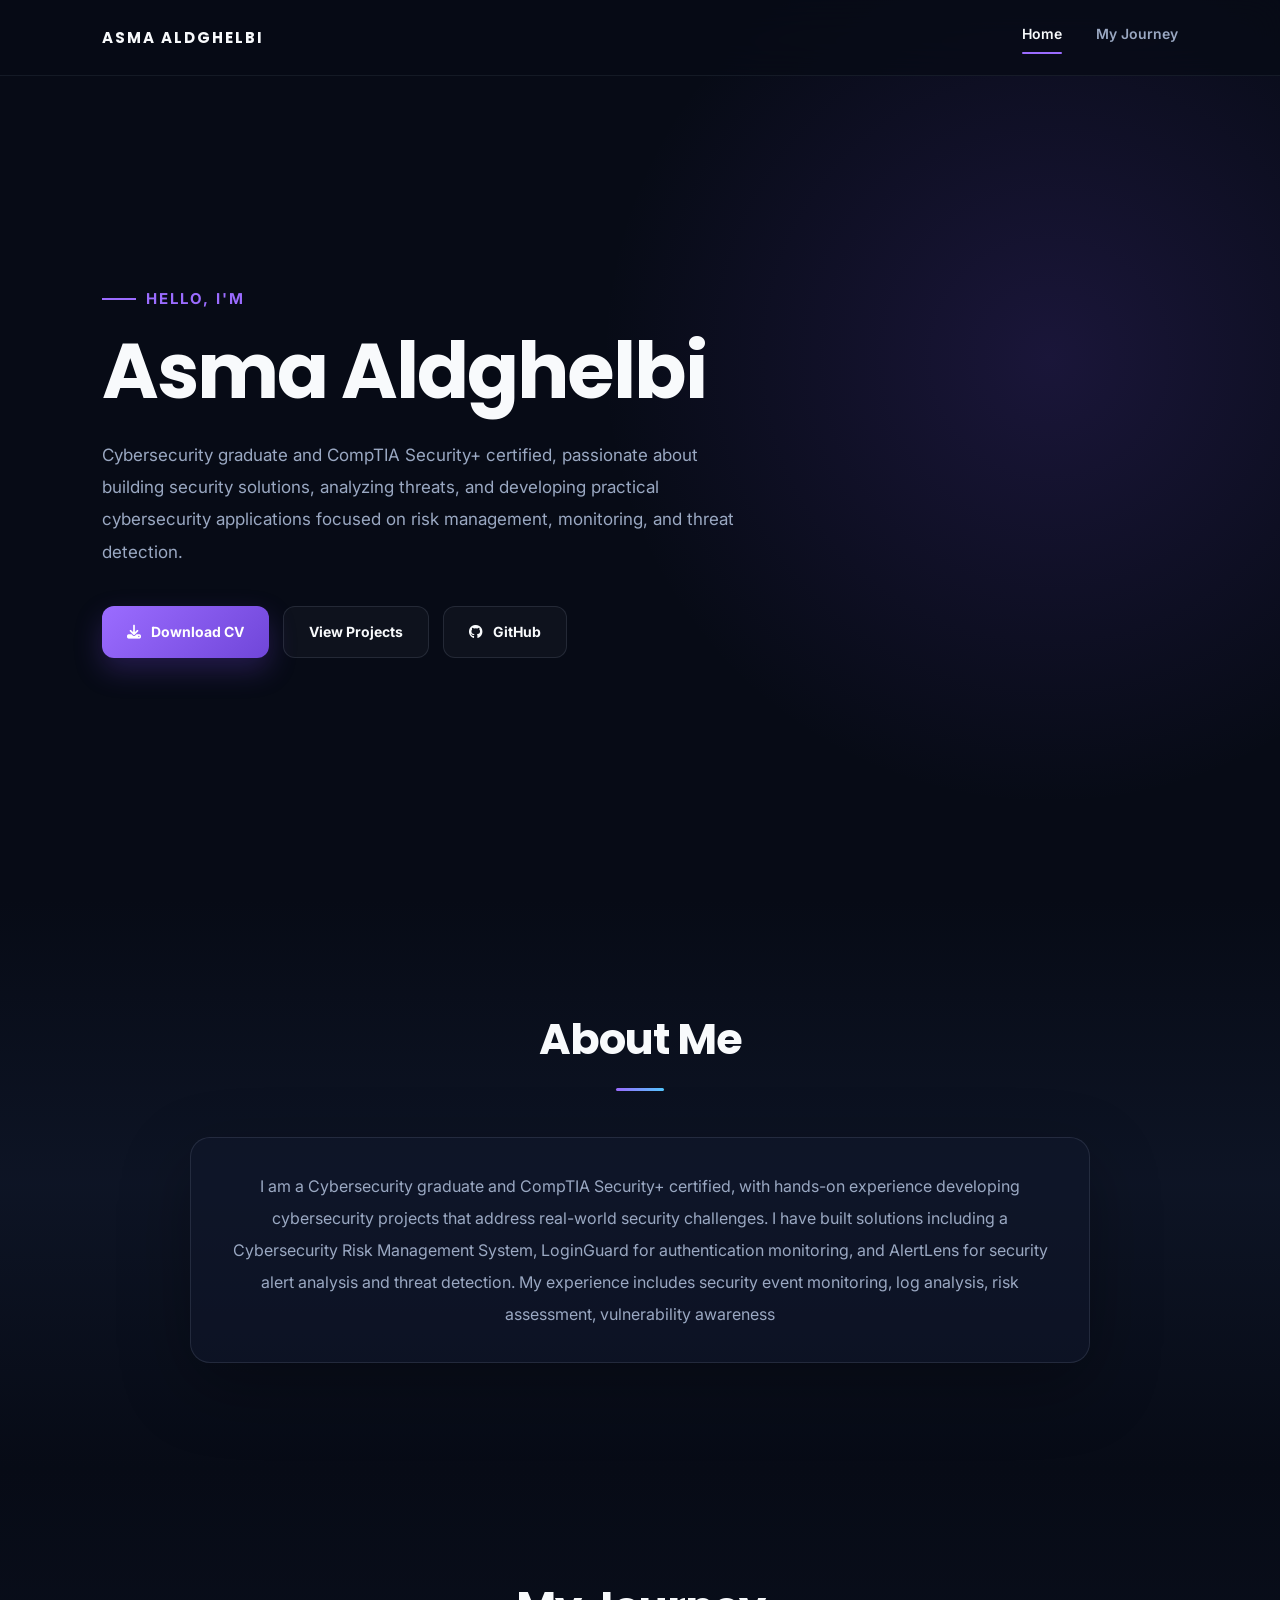
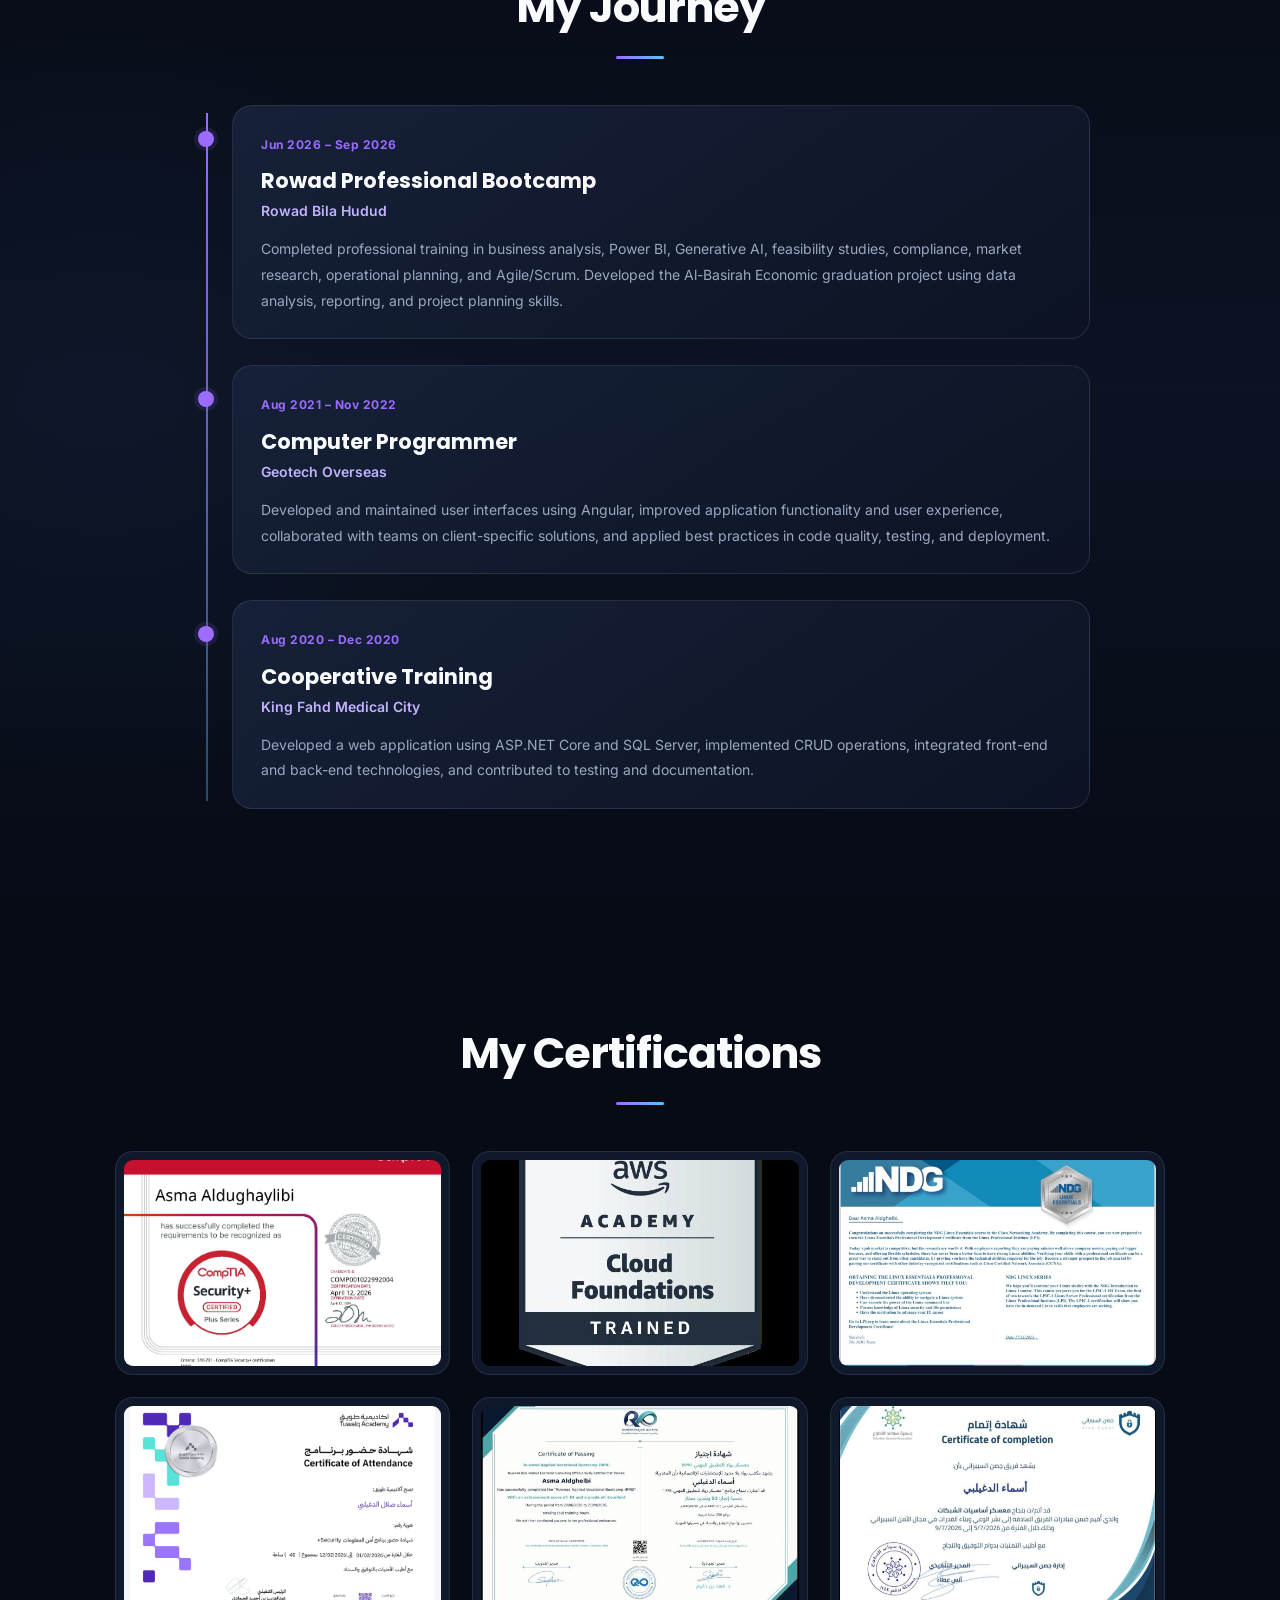
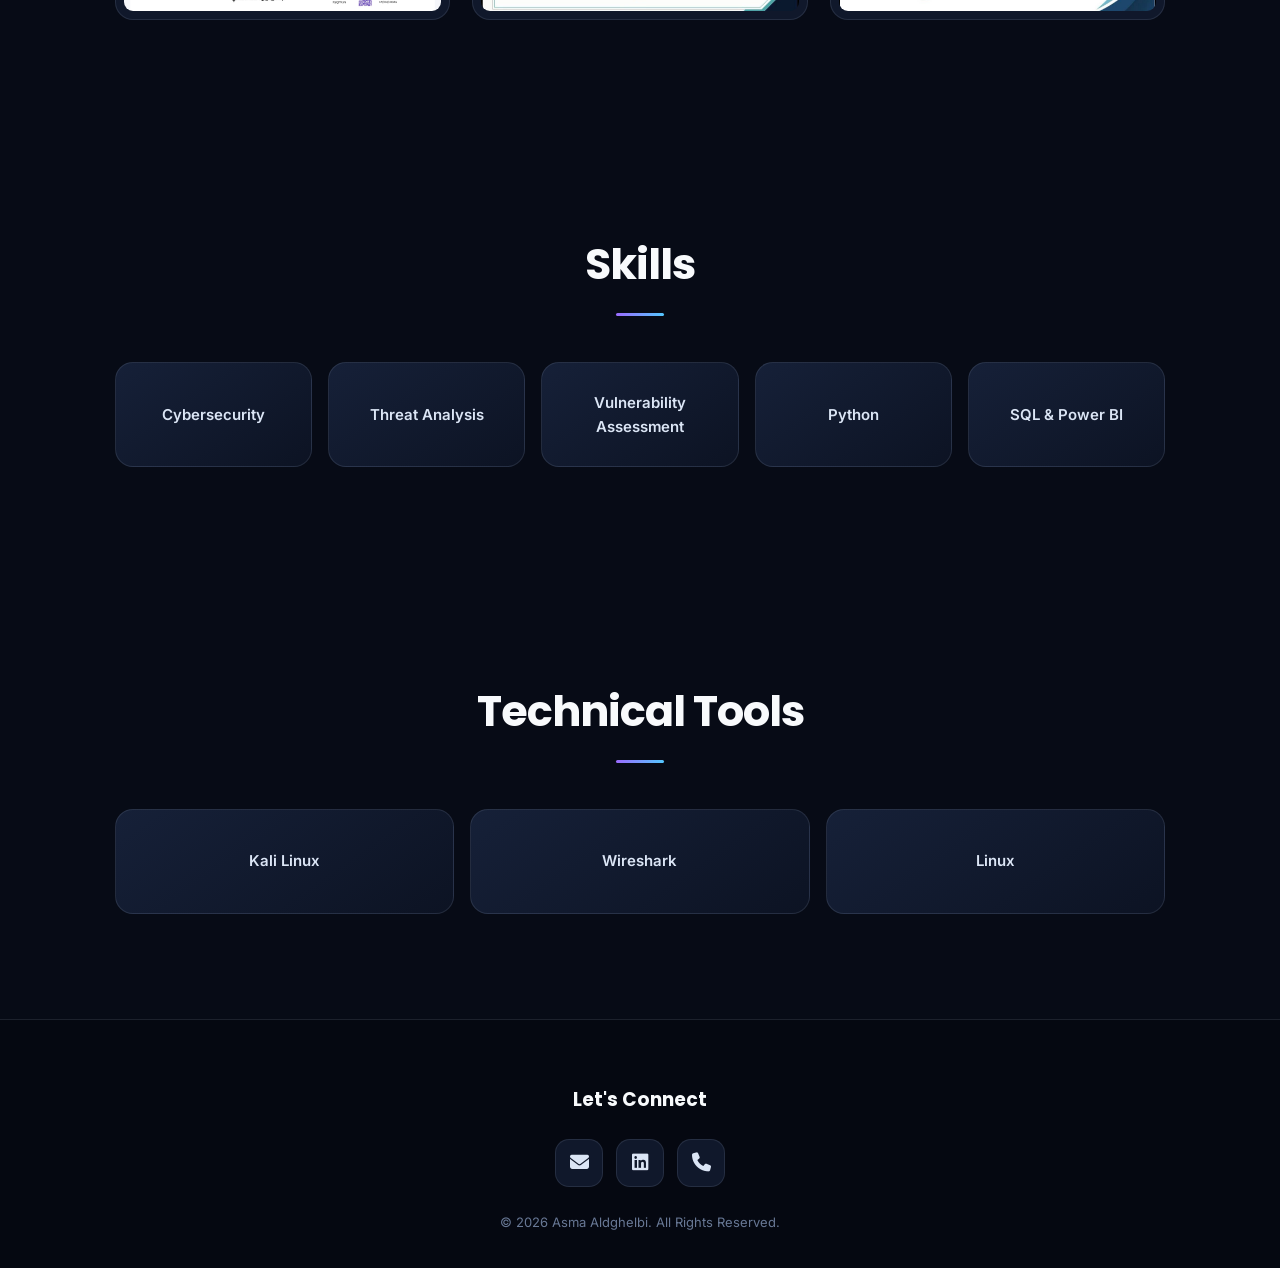
==== commit 0eb49b13: "Update certificate images size" ====
--- a/index.html
+++ b/index.html
@@ -251,6 +251,19 @@
         <img src="images/Linux.PNG"
              alt="Linux Essentials">
 
+        <img src="images/SecurityCertification.jpg"
+             alt="Security Certification">
+
+
+        <img src="images/RuwwadCertification.jpg"
+             alt="Ruwwad Certification">
+
+        
+        <img src="images/HassenCertification.jpg"
+             alt="Security Certification">
+
+
+
 
     </div>
 
--- a/css/style.css
+++ b/css/style.css
@@ -387,18 +387,18 @@
 
 .project-card{
     width:100%;
-    padding:30px;
-    border:1px solid var(--border);
-    border-radius:24px;
-    background:linear-gradient(145deg,rgba(23,34,58,.95),rgba(11,17,31,.95));
-    box-shadow:0 16px 40px rgba(0,0,0,.16);
+    padding:32px 30px 28px;
+    border:1px solid rgba(148,163,184,.18);
+    border-radius:26px;
+    background:linear-gradient(145deg,rgba(18,28,45,.96),rgba(12,19,32,.96));
+    box-shadow:0 18px 42px rgba(2,6,23,.28);
     transition:.3s ease;
 }
 
 .project-card:hover{
     transform:translateY(-6px);
-    border-color:rgba(155,108,255,.5);
-    box-shadow:var(--shadow);
+    border-color:rgba(155,108,255,.7);
+    box-shadow:0 22px 45px rgba(0,0,0,.22);
 }
 
 .project-info h3{
@@ -408,42 +408,49 @@
 }
 
 .project-info p{
-    color:var(--muted);
+    color:#c7d3eb;
+    font-size:1.05rem;
     line-height:1.9;
-    margin-bottom:22px;
+    margin-bottom:24px;
+    letter-spacing:.1px;
 }
 
 .project-card img{
+    display:block;
     width:100%;
-    max-height:500px;
+    max-height:460px;
+    margin-top:18px;
     object-fit:contain;
-    margin-top:18px;
-    border:1px solid var(--border);
-    border-radius:16px;
-    background:var(--bg);
-    transition:.3s ease;
+    object-position:center;
+    border:1px solid rgba(148,163,184,.2);
+    border-radius:18px;
+    background:linear-gradient(145deg,#edf3fb,#dfeaf8);
+    transition:.35s ease;
 }
 
 .project-gallery{
     display:grid;
     grid-template-columns:repeat(3,minmax(0,1fr));
-    gap:16px;
-    margin:18px 0 22px;
+    gap:18px;
+    margin:22px 0 26px;
+    align-items:stretch;
 }
 
 .project-gallery img,
 .project-card > .project-info > img:not(.project-video){
     display:block;
     width:100%;
-    height:270px;
+    height:auto;
+    aspect-ratio:16 / 10;
     max-height:none;
     object-fit:contain;
+    object-position:center;
     margin-top:0;
-    padding:10px;
-    border:1px solid rgba(255,255,255,.08);
+    padding:12px;
+    border:1px solid rgba(255,255,255,.12);
     border-radius:18px;
-    box-shadow:0 12px 28px rgba(0,0,0,.18);
-    background:linear-gradient(145deg,rgba(20,29,45,.9),rgba(12,18,30,.9));
+    box-shadow:0 12px 30px rgba(0,0,0,.18);
+    background:linear-gradient(145deg,#edf3fb,#dfeaf8);
 }
 
 .project-card img:hover{
@@ -463,33 +470,35 @@
 .tech{
     display:flex;
     flex-wrap:wrap;
-    gap:9px;
-    margin-bottom:22px;
+    gap:10px;
+    margin-bottom:24px;
 }
 
 .tech span{
-    padding:7px 13px;
-    color:#dcd0ff;
-    border:1px solid rgba(155,108,255,.3);
+    padding:8px 14px;
+    color:#efe7ff;
+    border:1px solid rgba(155,108,255,.38);
     border-radius:50px;
-    background:rgba(155,108,255,.12);
+    background:rgba(155,108,255,.14);
     font-size:12px;
-    font-weight:600;
+    font-weight:700;
+    letter-spacing:.2px;
 }
 
 .project-link{
     display:inline-flex;
     align-items:center;
     justify-content:center;
-    margin-top:10px;
+    margin-top:14px;
     padding:12px 18px;
     color:#fff;
-    border:1px solid rgba(155,108,255,.35);
+    border:1px solid rgba(155,108,255,.45);
     border-radius:12px;
     background:linear-gradient(135deg,#7c5cff,#4bc0ff);
-    font-weight:600;
+    font-weight:700;
     text-decoration:none;
     transition:.3s ease;
+    box-shadow:0 10px 24px rgba(124,92,255,.2);
 }
 
 .project-link:hover{
